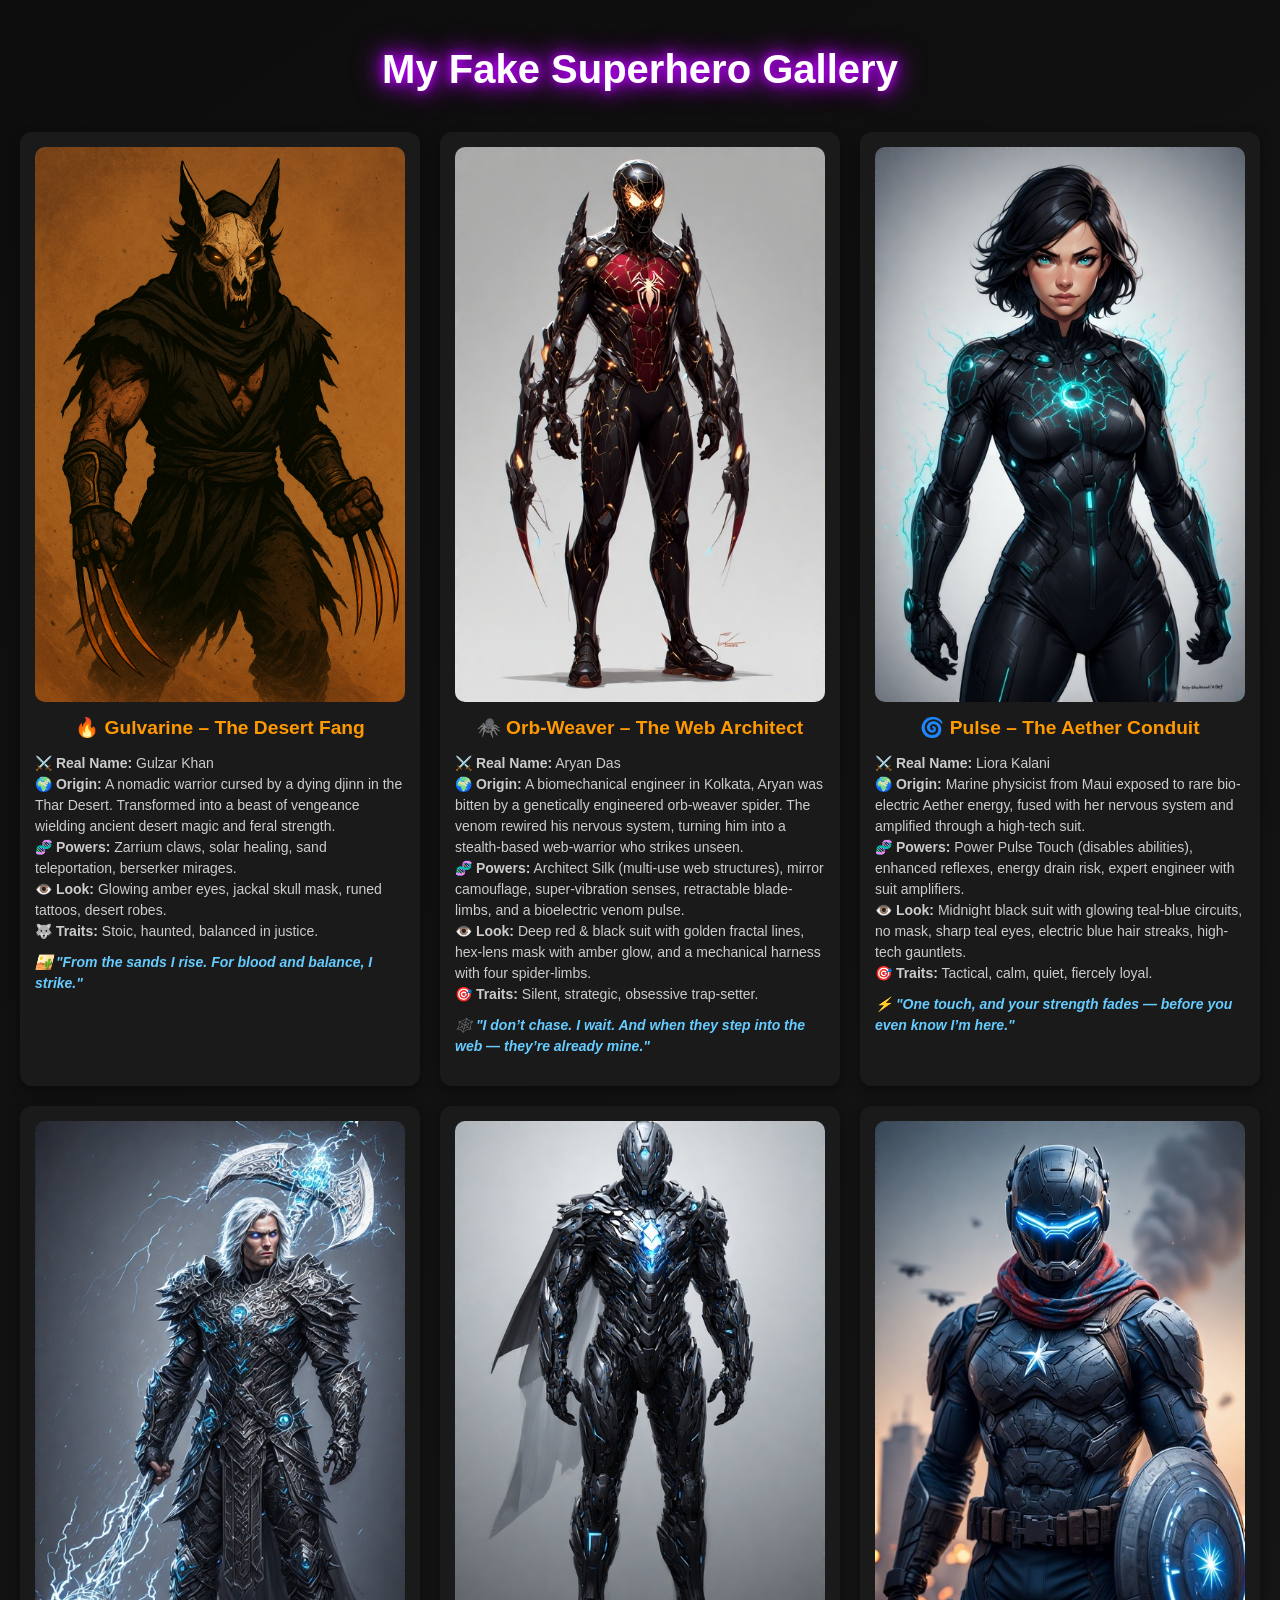
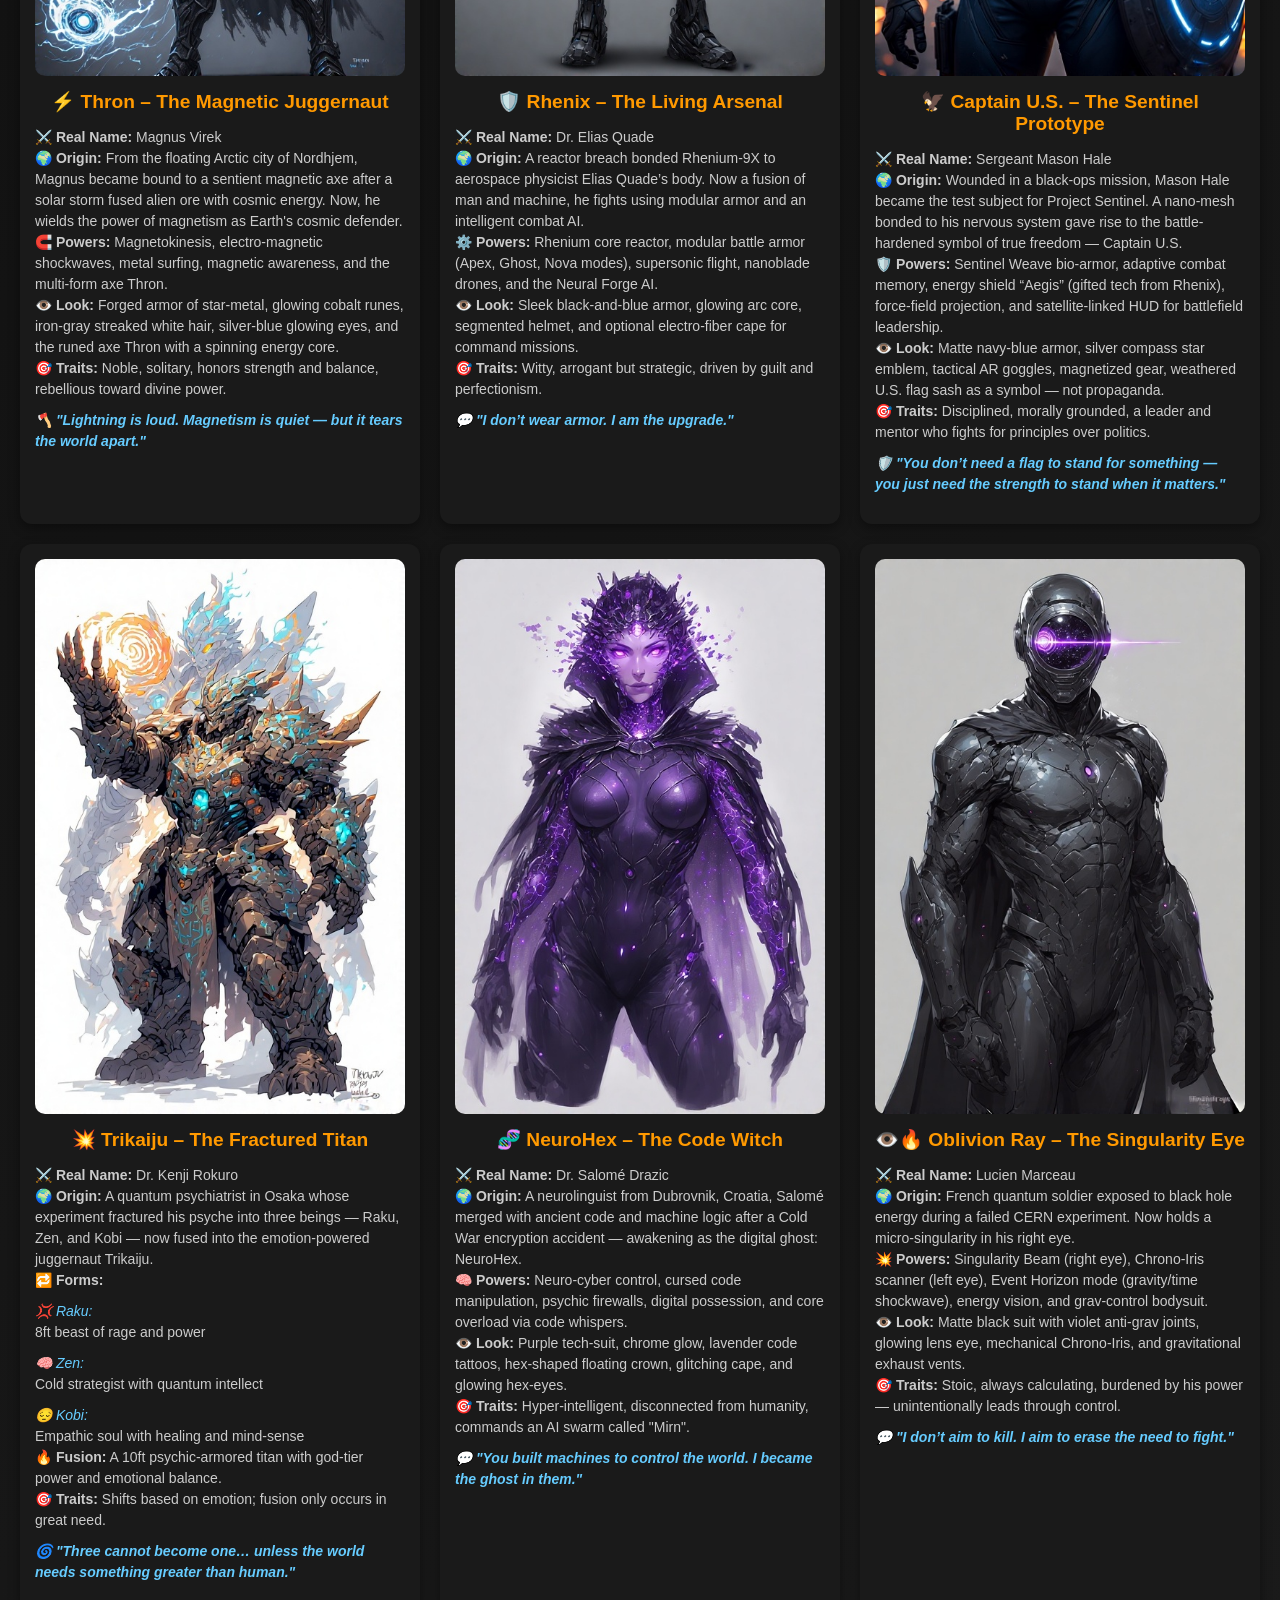
==== index.html @ 479b1a93 "Add files via upload" ====
<!DOCTYPE html>
<html lang="en">
<head>
<meta name="viewport" content="width=device-width, initial-scale=1.0">
  <meta charset="UTF-8">
  <title>Superhero Gallery</title>

  <style>
  
  body {
    font-family: Arial, sans-serif;
    background: linear-gradient(145deg, #0d0d0d, #1a1a1a);
    color: white;
    margin: 0;
    padding: 20px;
  }

  h1 {
    text-align: center;
    margin-bottom: 40px;
    font-size: 2.5em;
    color: #ffcc00;
    text-shadow: 2px 2px 8px black;
  }
  
  h1 {
  text-align: center;
  margin-bottom: 40px;
  color: #ffffff;
  text-shadow:
    0 0 10px #bb00ff,
    0 0 20px #bb00ff,
    0 0 30px #bb00ff;
}


  .gallery {
    display: grid;
    grid-template-columns: repeat(3, 1fr);
    gap: 20px;
  }

  .card {
    background: #1a1a1a;
    padding: 15px;
    border-radius: 12px;
    text-align: center;
    box-shadow: 0 4px 12px rgba(0, 0, 0, 0.4);
    transition: transform 0.3s, box-shadow 0.3s;
  }

  .card:hover {
  transform: translateY(-5px);
  box-shadow: 0 0 20px rgba(180, 100, 255, 0.5), 0 0 40px rgba(180, 100, 255, 0.2);
}


  .card img {
    max-width: 100%;
    height: auto;
    border-radius: 10px;
    transition: opacity 0.3s ease;
  }

  .card a img:hover {
    opacity: 0.9;
  }

  .card h3 {
    margin: 10px 0 5px;
    color: #ff9900;
    font-size: 1.2em;
  }

  .card p {
    font-size: 14px;
    color: #ccc;
    text-align: left;
    line-height: 1.5;
  }

  em {
    display: block;
    margin-top: 10px;
    font-style: italic;
    color: #66ccff;
  }

  @media (max-width: 768px) {
    .gallery {
      grid-template-columns: repeat(2, 1fr);
    }
  }

  @media (max-width: 480px) {
    .gallery {
      grid-template-columns: 1fr;
    }

    h1 {
      font-size: 1.8em;
    }
  }
  <!--trikaiju-->
.slideshow-auto {
  position: relative;
  max-width: 400px;  /* adjust as needed */
  overflow: hidden;
  border-radius: 10px;
  background: #1a1a1a;
  padding: 15px;
  box-sizing: border-box;
  color: white;
}

.slideshow-auto .slides {
  display: flex;
  width: 400%; /* 4 images */
  animation: slideAnimation 6s infinite;
}

.slideshow-auto .slides img {
  width: 100%;
  flex-shrink: 0;
  border-radius: 8px;
  object-fit: contain;
  max-height: 250px;
}

/* Keyframes for sliding */
@keyframes slideAnimation {
  0%   { transform: translateX(0%); }
  22%  { transform: translateX(0%); }     /* show first image */
  25%  { transform: translateX(-100%); }  /* move to 2nd */
  47%  { transform: translateX(-100%); }
  50%  { transform: translateX(-200%); }  /* move to 3rd */
  72%  { transform: translateX(-200%); }
  75%  { transform: translateX(-300%); }  /* move to 4th */
  97%  { transform: translateX(-300%); }
  100% { transform: translateX(0%); }     /* loop back */
}

  
</style>

</head>
<body>

  <h1>My Fake Superhero Gallery</h1>
  <div class="gallery">

    <!-- Gulvarine Card -->
    <div class="card">
	<a href="gulvarine.html">
  <img src="gulvarine.jpg.png" alt="gulvarine.jpg.png">
</a>
      <h3>🔥 Gulvarine – The Desert Fang</h3>
      <p>
        <strong>⚔️ Real Name:</strong> Gulzar Khan<br>
        <strong>🌍 Origin:</strong> A nomadic warrior cursed by a dying djinn in the Thar Desert. Transformed into a beast of vengeance wielding ancient desert magic and feral strength.<br>
        <strong>🧬 Powers:</strong> Zarrium claws, solar healing, sand teleportation, berserker mirages.<br>
        <strong>👁️ Look:</strong> Glowing amber eyes, jackal skull mask, runed tattoos, desert robes.<br>
        <strong>🐺 Traits:</strong> Stoic, haunted, balanced in justice.<br>
        <em><strong>🏜️ "From the sands I rise. For blood and balance, I strike."</strong></em>
      </p>
    </div>

    <div class="card">
 <a href="orbweaver.html">
  <img src="orbweaver.jpg" alt="orbweaver.jpg">
</a>
  <h3>🕷️ Orb-Weaver – The Web Architect</h3>
  <p>
    <strong>⚔️ Real Name:</strong> Aryan Das<br>
    <strong>🌍 Origin:</strong> A biomechanical engineer in Kolkata, Aryan was bitten by a genetically engineered orb-weaver spider. The venom rewired his nervous system, turning him into a stealth-based web-warrior who strikes unseen.<br>
    <strong>🧬 Powers:</strong> Architect Silk (multi-use web structures), mirror camouflage, super-vibration senses, retractable blade-limbs, and a bioelectric venom pulse.<br>
    <strong>👁️ Look:</strong> Deep red & black suit with golden fractal lines, hex-lens mask with amber glow, and a mechanical harness with four spider-limbs.<br>
    <strong>🎯 Traits:</strong> Silent, strategic, obsessive trap-setter.<br>
    <em><strong>🕸️ "I don’t chase. I wait. And when they step into the web — they’re already mine."</strong></em>
  </p>
</div>

    <div class="card">
  <img src="pulse.jpg" alt="Pulse">
  <h3>🌀 Pulse – The Aether Conduit</h3>
  <p>
    <strong>⚔️ Real Name:</strong> Liora Kalani<br>
    <strong>🌍 Origin:</strong> Marine physicist from Maui exposed to rare bio-electric Aether energy, fused with her nervous system and amplified through a high-tech suit.<br>
    <strong>🧬 Powers:</strong> Power Pulse Touch (disables abilities), enhanced reflexes, energy drain risk, expert engineer with suit amplifiers.<br>
    <strong>👁️ Look:</strong> Midnight black suit with glowing teal-blue circuits, no mask, sharp teal eyes, electric blue hair streaks, high-tech gauntlets.<br>
    <strong>🎯 Traits:</strong> Tactical, calm, quiet, fiercely loyal.<br>
    <em><strong>⚡ "One touch, and your strength fades — before you even know I’m here."</strong></em>
  </p>
</div>

    <div class="card">
  <img src="thron.jpg" alt="Thron">
  <h3>⚡ Thron – The Magnetic Juggernaut</h3>
  <p>
    <strong>⚔️ Real Name:</strong> Magnus Virek<br>
    <strong>🌍 Origin:</strong> From the floating Arctic city of Nordhjem, Magnus became bound to a sentient magnetic axe after a solar storm fused alien ore with cosmic energy. Now, he wields the power of magnetism as Earth's cosmic defender.<br>
    <strong>🧲 Powers:</strong> Magnetokinesis, electro-magnetic shockwaves, metal surfing, magnetic awareness, and the multi-form axe Thron.<br>
    <strong>👁️ Look:</strong> Forged armor of star-metal, glowing cobalt runes, iron-gray streaked white hair, silver-blue glowing eyes, and the runed axe Thron with a spinning energy core.<br>
    <strong>🎯 Traits:</strong> Noble, solitary, honors strength and balance, rebellious toward divine power.<br>
    <em><strong>🪓 "Lightning is loud. Magnetism is quiet — but it tears the world apart."</strong></em>
  </p>
</div>
	
	<div class="card">
  <img src="rhenix.jpg" alt="Rhenix">
  <h3>🛡️ Rhenix – The Living Arsenal</h3>
  <p>
    <strong>⚔️ Real Name:</strong> Dr. Elias Quade<br>
    <strong>🌍 Origin:</strong> A reactor breach bonded Rhenium-9X to aerospace physicist Elias Quade’s body. Now a fusion of man and machine, he fights using modular armor and an intelligent combat AI.<br>
    <strong>⚙️ Powers:</strong> Rhenium core reactor, modular battle armor (Apex, Ghost, Nova modes), supersonic flight, nanoblade drones, and the Neural Forge AI.<br>
    <strong>👁️ Look:</strong> Sleek black-and-blue armor, glowing arc core, segmented helmet, and optional electro-fiber cape for command missions.<br>
    <strong>🎯 Traits:</strong> Witty, arrogant but strategic, driven by guilt and perfectionism.<br>
    <em><strong>💬 "I don’t wear armor. I am the upgrade."</strong></em>
  </p>
</div>

    <div class="card">
  <img src="captainus.jpg" alt="Captain U.S.">
  <h3>🦅 Captain U.S. – The Sentinel Prototype</h3>
  <p>
    <strong>⚔️ Real Name:</strong> Sergeant Mason Hale<br>
    <strong>🌍 Origin:</strong> Wounded in a black-ops mission, Mason Hale became the test subject for Project Sentinel. A nano-mesh bonded to his nervous system gave rise to the battle-hardened symbol of true freedom — Captain U.S.<br>
    <strong>🛡️ Powers:</strong> Sentinel Weave bio-armor, adaptive combat memory, energy shield “Aegis” (gifted tech from Rhenix), force-field projection, and satellite-linked HUD for battlefield leadership.<br>
    <strong>👁️ Look:</strong> Matte navy-blue armor, silver compass star emblem, tactical AR goggles, magnetized gear, weathered U.S. flag sash as a symbol — not propaganda.<br>
    <strong>🎯 Traits:</strong> Disciplined, morally grounded, a leader and mentor who fights for principles over politics.<br>
    <em><strong>🛡️ "You don’t need a flag to stand for something — you just need the strength to stand when it matters."</strong></em>
  </p>
</div>

<div class="card">
  <a href="trikaiju.html">
    <img src="trikaiju-fusion.jpg" alt="Trikaiju">
  </a>
  <h3>💥 Trikaiju – The Fractured Titan</h3>
  <p>
    <strong>⚔️ Real Name:</strong> Dr. Kenji Rokuro<br>
    <strong>🌍 Origin:</strong> A quantum psychiatrist in Osaka whose experiment fractured his psyche into three beings — Raku, Zen, and Kobi — now fused into the emotion-powered juggernaut Trikaiju.<br>
    <strong>🔁 Forms:</strong><br>
    <em>💢 Raku:</em> 8ft beast of rage and power<br>
    <em>🧠 Zen:</em> Cold strategist with quantum intellect<br>
    <em>😔 Kobi:</em> Empathic soul with healing and mind-sense<br>
    <strong>🔥 Fusion:</strong> A 10ft psychic-armored titan with god-tier power and emotional balance.<br>
    <strong>🎯 Traits:</strong> Shifts based on emotion; fusion only occurs in great need.<br>
    <em><strong>🌀 "Three cannot become one… unless the world needs something greater than human."</strong></em>
  </p>
</div>

<div class="card">
  <a href="neurohex.html">
    <img src="neurohex.jpg" alt="NeuroHex – The Code Witch">
  </a>
  <h3>🧬 NeuroHex – The Code Witch</h3>
  <p>
    <strong>⚔️ Real Name:</strong> Dr. Salomé Drazic<br>
    <strong>🌍 Origin:</strong> A neurolinguist from Dubrovnik, Croatia, Salomé merged with ancient code and machine logic after a Cold War encryption accident — awakening as the digital ghost: NeuroHex.<br>
    <strong>🧠 Powers:</strong> Neuro-cyber control, cursed code manipulation, psychic firewalls, digital possession, and core overload via code whispers.<br>
    <strong>👁️ Look:</strong> Purple tech-suit, chrome glow, lavender code tattoos, hex-shaped floating crown, glitching cape, and glowing hex-eyes.<br>
    <strong>🎯 Traits:</strong> Hyper-intelligent, disconnected from humanity, commands an AI swarm called "Mirn".<br>
    <em><strong>💬 "You built machines to control the world. I became the ghost in them."</strong></em>
  </p>
</div>

<div class="card">
  <a href="oblivionray.html">
    <img src="oblivionray.jpg" alt="Oblivion Ray – The Singularity Eye">
  </a>
  <h3>👁️‍🔥 Oblivion Ray – The Singularity Eye</h3>
  <p>
    <strong>⚔️ Real Name:</strong> Lucien Marceau<br>
    <strong>🌍 Origin:</strong> French quantum soldier exposed to black hole energy during a failed CERN experiment. Now holds a micro-singularity in his right eye.<br>
    <strong>💥 Powers:</strong> Singularity Beam (right eye), Chrono-Iris scanner (left eye), Event Horizon mode (gravity/time shockwave), energy vision, and grav-control bodysuit.<br>
    <strong>👁️ Look:</strong> Matte black suit with violet anti-grav joints, glowing lens eye, mechanical Chrono-Iris, and gravitational exhaust vents.<br>
    <strong>🎯 Traits:</strong> Stoic, always calculating, burdened by his power — unintentionally leads through control.<br>
    <em><strong>💬 "I don’t aim to kill. I aim to erase the need to fight."</strong></em>
  </p>
</div>





</body>
</html>
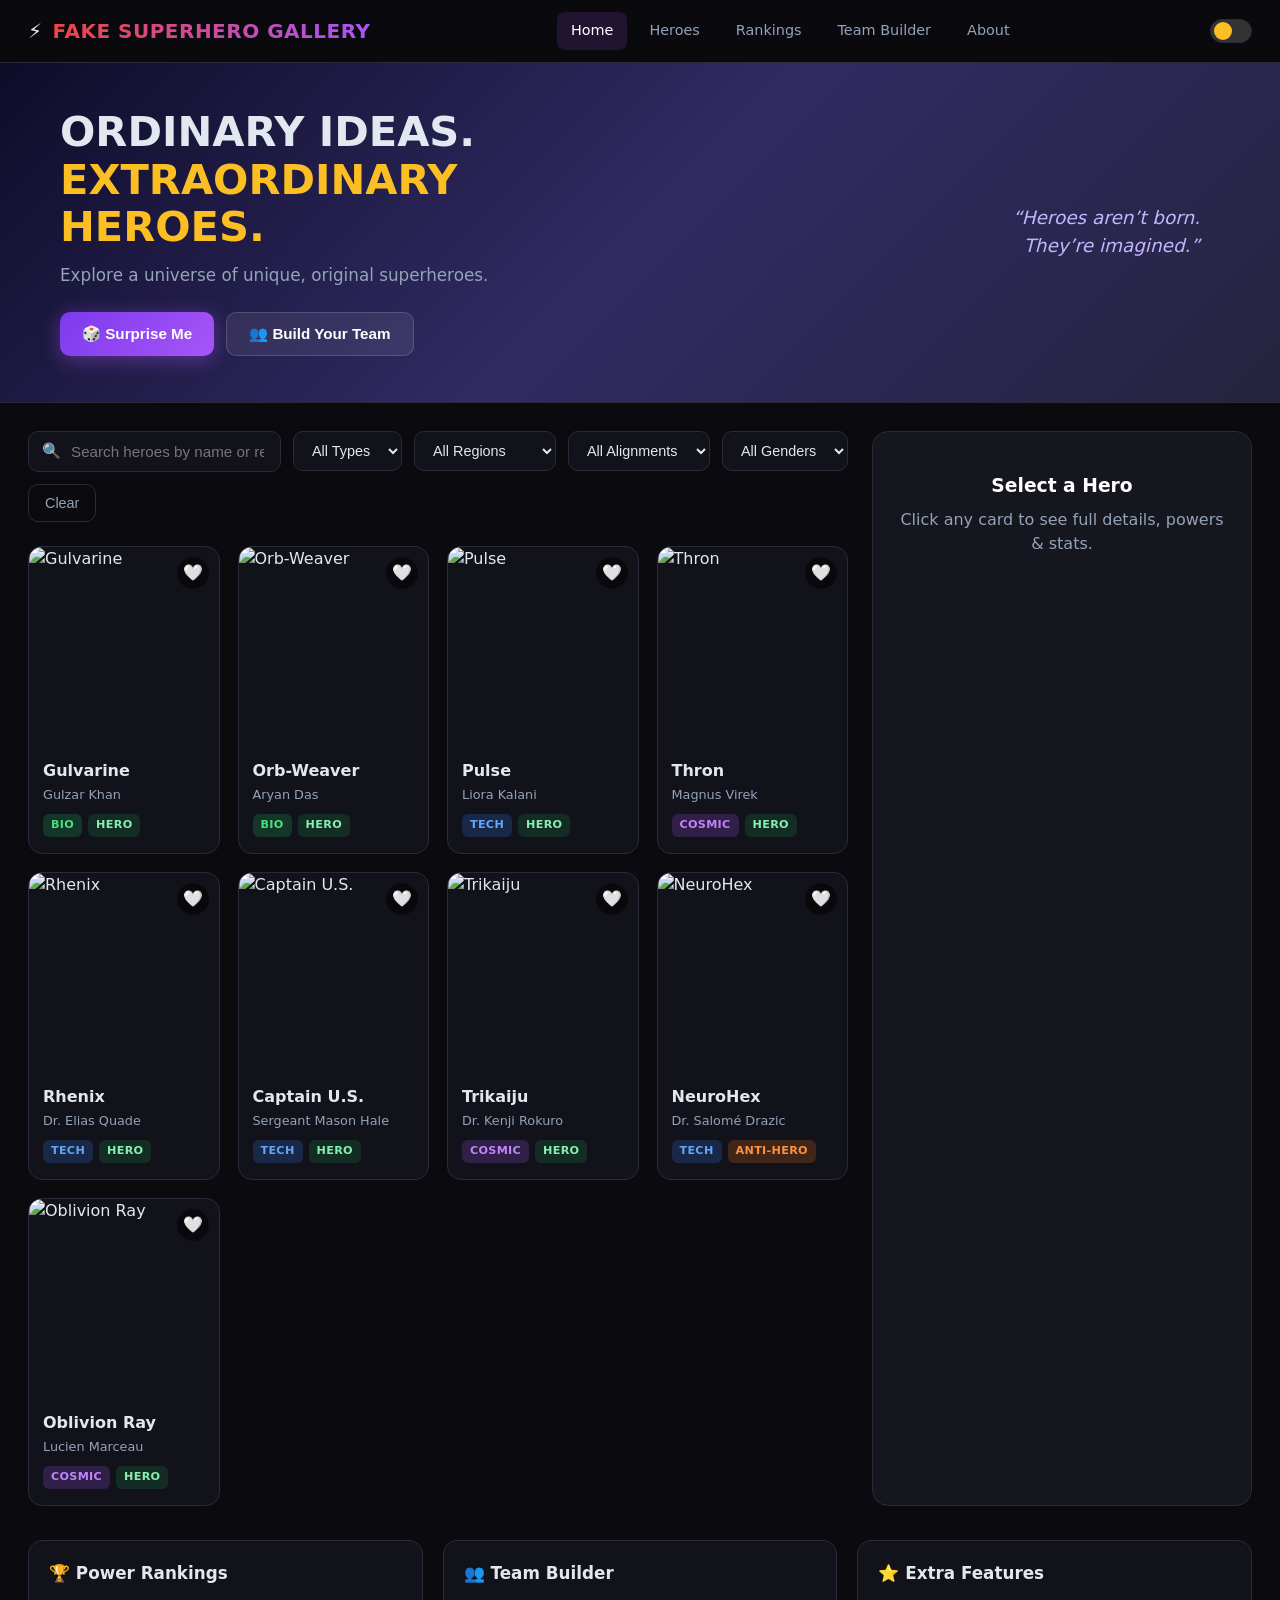
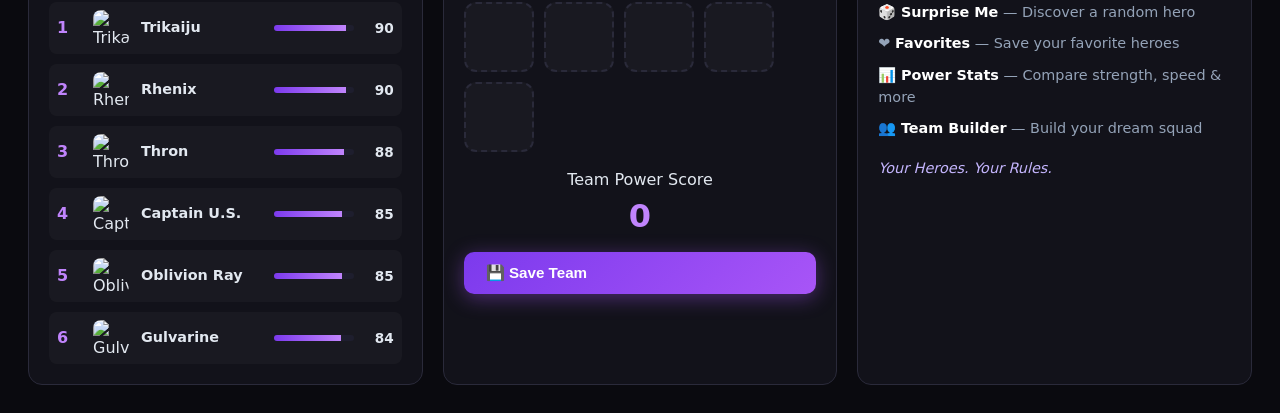
==== commit ba6dfed3: "Add files via upload" ====
--- a/index.html
+++ b/index.html
@@ -1,288 +1,139 @@
-<!DOCTYPE html>
-<html lang="en">
-<head>
-<meta name="viewport" content="width=device-width, initial-scale=1.0">
-  <meta charset="UTF-8">
-  <title>Superhero Gallery</title>
-
-  <style>
-  
-  body {
-    font-family: Arial, sans-serif;
-    background: linear-gradient(145deg, #0d0d0d, #1a1a1a);
-    color: white;
-    margin: 0;
-    padding: 20px;
-  }
-
-  h1 {
-    text-align: center;
-    margin-bottom: 40px;
-    font-size: 2.5em;
-    color: #ffcc00;
-    text-shadow: 2px 2px 8px black;
-  }
-  
-  h1 {
-  text-align: center;
-  margin-bottom: 40px;
-  color: #ffffff;
-  text-shadow:
-    0 0 10px #bb00ff,
-    0 0 20px #bb00ff,
-    0 0 30px #bb00ff;
-}
-
-
-  .gallery {
-    display: grid;
-    grid-template-columns: repeat(3, 1fr);
-    gap: 20px;
-  }
-
-  .card {
-    background: #1a1a1a;
-    padding: 15px;
-    border-radius: 12px;
-    text-align: center;
-    box-shadow: 0 4px 12px rgba(0, 0, 0, 0.4);
-    transition: transform 0.3s, box-shadow 0.3s;
-  }
-
-  .card:hover {
-  transform: translateY(-5px);
-  box-shadow: 0 0 20px rgba(180, 100, 255, 0.5), 0 0 40px rgba(180, 100, 255, 0.2);
-}
-
-
-  .card img {
-    max-width: 100%;
-    height: auto;
-    border-radius: 10px;
-    transition: opacity 0.3s ease;
-  }
-
-  .card a img:hover {
-    opacity: 0.9;
-  }
-
-  .card h3 {
-    margin: 10px 0 5px;
-    color: #ff9900;
-    font-size: 1.2em;
-  }
-
-  .card p {
-    font-size: 14px;
-    color: #ccc;
-    text-align: left;
-    line-height: 1.5;
-  }
-
-  em {
-    display: block;
-    margin-top: 10px;
-    font-style: italic;
-    color: #66ccff;
-  }
-
-  @media (max-width: 768px) {
-    .gallery {
-      grid-template-columns: repeat(2, 1fr);
-    }
-  }
-
-  @media (max-width: 480px) {
-    .gallery {
-      grid-template-columns: 1fr;
-    }
-
-    h1 {
-      font-size: 1.8em;
-    }
-  }
-  <!--trikaiju-->
-.slideshow-auto {
-  position: relative;
-  max-width: 400px;  /* adjust as needed */
-  overflow: hidden;
-  border-radius: 10px;
-  background: #1a1a1a;
-  padding: 15px;
-  box-sizing: border-box;
-  color: white;
-}
-
-.slideshow-auto .slides {
-  display: flex;
-  width: 400%; /* 4 images */
-  animation: slideAnimation 6s infinite;
-}
-
-.slideshow-auto .slides img {
-  width: 100%;
-  flex-shrink: 0;
-  border-radius: 8px;
-  object-fit: contain;
-  max-height: 250px;
-}
-
-/* Keyframes for sliding */
-@keyframes slideAnimation {
-  0%   { transform: translateX(0%); }
-  22%  { transform: translateX(0%); }     /* show first image */
-  25%  { transform: translateX(-100%); }  /* move to 2nd */
-  47%  { transform: translateX(-100%); }
-  50%  { transform: translateX(-200%); }  /* move to 3rd */
-  72%  { transform: translateX(-200%); }
-  75%  { transform: translateX(-300%); }  /* move to 4th */
-  97%  { transform: translateX(-300%); }
-  100% { transform: translateX(0%); }     /* loop back */
-}
-
-  
-</style>
-
-</head>
-<body>
-
-  <h1>My Fake Superhero Gallery</h1>
-  <div class="gallery">
-
-    <!-- Gulvarine Card -->
-    <div class="card">
-	<a href="gulvarine.html">
-  <img src="gulvarine.jpg.png" alt="gulvarine.jpg.png">
-</a>
-      <h3>🔥 Gulvarine – The Desert Fang</h3>
-      <p>
-        <strong>⚔️ Real Name:</strong> Gulzar Khan<br>
-        <strong>🌍 Origin:</strong> A nomadic warrior cursed by a dying djinn in the Thar Desert. Transformed into a beast of vengeance wielding ancient desert magic and feral strength.<br>
-        <strong>🧬 Powers:</strong> Zarrium claws, solar healing, sand teleportation, berserker mirages.<br>
-        <strong>👁️ Look:</strong> Glowing amber eyes, jackal skull mask, runed tattoos, desert robes.<br>
-        <strong>🐺 Traits:</strong> Stoic, haunted, balanced in justice.<br>
-        <em><strong>🏜️ "From the sands I rise. For blood and balance, I strike."</strong></em>
-      </p>
-    </div>
-
-    <div class="card">
- <a href="orbweaver.html">
-  <img src="orbweaver.jpg" alt="orbweaver.jpg">
-</a>
-  <h3>🕷️ Orb-Weaver – The Web Architect</h3>
-  <p>
-    <strong>⚔️ Real Name:</strong> Aryan Das<br>
-    <strong>🌍 Origin:</strong> A biomechanical engineer in Kolkata, Aryan was bitten by a genetically engineered orb-weaver spider. The venom rewired his nervous system, turning him into a stealth-based web-warrior who strikes unseen.<br>
-    <strong>🧬 Powers:</strong> Architect Silk (multi-use web structures), mirror camouflage, super-vibration senses, retractable blade-limbs, and a bioelectric venom pulse.<br>
-    <strong>👁️ Look:</strong> Deep red & black suit with golden fractal lines, hex-lens mask with amber glow, and a mechanical harness with four spider-limbs.<br>
-    <strong>🎯 Traits:</strong> Silent, strategic, obsessive trap-setter.<br>
-    <em><strong>🕸️ "I don’t chase. I wait. And when they step into the web — they’re already mine."</strong></em>
-  </p>
-</div>
-
-    <div class="card">
-  <img src="pulse.jpg" alt="Pulse">
-  <h3>🌀 Pulse – The Aether Conduit</h3>
-  <p>
-    <strong>⚔️ Real Name:</strong> Liora Kalani<br>
-    <strong>🌍 Origin:</strong> Marine physicist from Maui exposed to rare bio-electric Aether energy, fused with her nervous system and amplified through a high-tech suit.<br>
-    <strong>🧬 Powers:</strong> Power Pulse Touch (disables abilities), enhanced reflexes, energy drain risk, expert engineer with suit amplifiers.<br>
-    <strong>👁️ Look:</strong> Midnight black suit with glowing teal-blue circuits, no mask, sharp teal eyes, electric blue hair streaks, high-tech gauntlets.<br>
-    <strong>🎯 Traits:</strong> Tactical, calm, quiet, fiercely loyal.<br>
-    <em><strong>⚡ "One touch, and your strength fades — before you even know I’m here."</strong></em>
-  </p>
-</div>
-
-    <div class="card">
-  <img src="thron.jpg" alt="Thron">
-  <h3>⚡ Thron – The Magnetic Juggernaut</h3>
-  <p>
-    <strong>⚔️ Real Name:</strong> Magnus Virek<br>
-    <strong>🌍 Origin:</strong> From the floating Arctic city of Nordhjem, Magnus became bound to a sentient magnetic axe after a solar storm fused alien ore with cosmic energy. Now, he wields the power of magnetism as Earth's cosmic defender.<br>
-    <strong>🧲 Powers:</strong> Magnetokinesis, electro-magnetic shockwaves, metal surfing, magnetic awareness, and the multi-form axe Thron.<br>
-    <strong>👁️ Look:</strong> Forged armor of star-metal, glowing cobalt runes, iron-gray streaked white hair, silver-blue glowing eyes, and the runed axe Thron with a spinning energy core.<br>
-    <strong>🎯 Traits:</strong> Noble, solitary, honors strength and balance, rebellious toward divine power.<br>
-    <em><strong>🪓 "Lightning is loud. Magnetism is quiet — but it tears the world apart."</strong></em>
-  </p>
-</div>
-	
-	<div class="card">
-  <img src="rhenix.jpg" alt="Rhenix">
-  <h3>🛡️ Rhenix – The Living Arsenal</h3>
-  <p>
-    <strong>⚔️ Real Name:</strong> Dr. Elias Quade<br>
-    <strong>🌍 Origin:</strong> A reactor breach bonded Rhenium-9X to aerospace physicist Elias Quade’s body. Now a fusion of man and machine, he fights using modular armor and an intelligent combat AI.<br>
-    <strong>⚙️ Powers:</strong> Rhenium core reactor, modular battle armor (Apex, Ghost, Nova modes), supersonic flight, nanoblade drones, and the Neural Forge AI.<br>
-    <strong>👁️ Look:</strong> Sleek black-and-blue armor, glowing arc core, segmented helmet, and optional electro-fiber cape for command missions.<br>
-    <strong>🎯 Traits:</strong> Witty, arrogant but strategic, driven by guilt and perfectionism.<br>
-    <em><strong>💬 "I don’t wear armor. I am the upgrade."</strong></em>
-  </p>
-</div>
-
-    <div class="card">
-  <img src="captainus.jpg" alt="Captain U.S.">
-  <h3>🦅 Captain U.S. – The Sentinel Prototype</h3>
-  <p>
-    <strong>⚔️ Real Name:</strong> Sergeant Mason Hale<br>
-    <strong>🌍 Origin:</strong> Wounded in a black-ops mission, Mason Hale became the test subject for Project Sentinel. A nano-mesh bonded to his nervous system gave rise to the battle-hardened symbol of true freedom — Captain U.S.<br>
-    <strong>🛡️ Powers:</strong> Sentinel Weave bio-armor, adaptive combat memory, energy shield “Aegis” (gifted tech from Rhenix), force-field projection, and satellite-linked HUD for battlefield leadership.<br>
-    <strong>👁️ Look:</strong> Matte navy-blue armor, silver compass star emblem, tactical AR goggles, magnetized gear, weathered U.S. flag sash as a symbol — not propaganda.<br>
-    <strong>🎯 Traits:</strong> Disciplined, morally grounded, a leader and mentor who fights for principles over politics.<br>
-    <em><strong>🛡️ "You don’t need a flag to stand for something — you just need the strength to stand when it matters."</strong></em>
-  </p>
-</div>
-
-<div class="card">
-  <a href="trikaiju.html">
-    <img src="trikaiju-fusion.jpg" alt="Trikaiju">
-  </a>
-  <h3>💥 Trikaiju – The Fractured Titan</h3>
-  <p>
-    <strong>⚔️ Real Name:</strong> Dr. Kenji Rokuro<br>
-    <strong>🌍 Origin:</strong> A quantum psychiatrist in Osaka whose experiment fractured his psyche into three beings — Raku, Zen, and Kobi — now fused into the emotion-powered juggernaut Trikaiju.<br>
-    <strong>🔁 Forms:</strong><br>
-    <em>💢 Raku:</em> 8ft beast of rage and power<br>
-    <em>🧠 Zen:</em> Cold strategist with quantum intellect<br>
-    <em>😔 Kobi:</em> Empathic soul with healing and mind-sense<br>
-    <strong>🔥 Fusion:</strong> A 10ft psychic-armored titan with god-tier power and emotional balance.<br>
-    <strong>🎯 Traits:</strong> Shifts based on emotion; fusion only occurs in great need.<br>
-    <em><strong>🌀 "Three cannot become one… unless the world needs something greater than human."</strong></em>
-  </p>
-</div>
-
-<div class="card">
-  <a href="neurohex.html">
-    <img src="neurohex.jpg" alt="NeuroHex – The Code Witch">
-  </a>
-  <h3>🧬 NeuroHex – The Code Witch</h3>
-  <p>
-    <strong>⚔️ Real Name:</strong> Dr. Salomé Drazic<br>
-    <strong>🌍 Origin:</strong> A neurolinguist from Dubrovnik, Croatia, Salomé merged with ancient code and machine logic after a Cold War encryption accident — awakening as the digital ghost: NeuroHex.<br>
-    <strong>🧠 Powers:</strong> Neuro-cyber control, cursed code manipulation, psychic firewalls, digital possession, and core overload via code whispers.<br>
-    <strong>👁️ Look:</strong> Purple tech-suit, chrome glow, lavender code tattoos, hex-shaped floating crown, glitching cape, and glowing hex-eyes.<br>
-    <strong>🎯 Traits:</strong> Hyper-intelligent, disconnected from humanity, commands an AI swarm called "Mirn".<br>
-    <em><strong>💬 "You built machines to control the world. I became the ghost in them."</strong></em>
-  </p>
-</div>
-
-<div class="card">
-  <a href="oblivionray.html">
-    <img src="oblivionray.jpg" alt="Oblivion Ray – The Singularity Eye">
-  </a>
-  <h3>👁️‍🔥 Oblivion Ray – The Singularity Eye</h3>
-  <p>
-    <strong>⚔️ Real Name:</strong> Lucien Marceau<br>
-    <strong>🌍 Origin:</strong> French quantum soldier exposed to black hole energy during a failed CERN experiment. Now holds a micro-singularity in his right eye.<br>
-    <strong>💥 Powers:</strong> Singularity Beam (right eye), Chrono-Iris scanner (left eye), Event Horizon mode (gravity/time shockwave), energy vision, and grav-control bodysuit.<br>
-    <strong>👁️ Look:</strong> Matte black suit with violet anti-grav joints, glowing lens eye, mechanical Chrono-Iris, and gravitational exhaust vents.<br>
-    <strong>🎯 Traits:</strong> Stoic, always calculating, burdened by his power — unintentionally leads through control.<br>
-    <em><strong>💬 "I don’t aim to kill. I aim to erase the need to fight."</strong></em>
-  </p>
-</div>
-
-
-
-
-
-</body>
-</html>
+<!DOCTYPE html>
+<html lang="en">
+<head>
+  <meta charset="UTF-8">
+  <meta name="viewport" content="width=device-width, initial-scale=1.0">
+  <title>Fake Superhero Gallery</title>
+  <link rel="stylesheet" href="styles.css">
+</head>
+<body>
+
+  <!-- NAVBAR -->
+  <nav class="navbar">
+    <div class="logo">
+      ⚡ <span>FAKE SUPERHERO GALLERY</span>
+    </div>
+    <div class="nav-links">
+      <a href="#" class="active" data-section="home">Home</a>
+      <a href="#" data-section="heroes">Heroes</a>
+      <a href="#" data-section="rankings">Rankings</a>
+      <a href="#" data-section="team">Team Builder</a>
+      <a href="#" data-section="about">About</a>
+    </div>
+    <div class="nav-right">
+      <div class="theme-toggle" title="Theme (visual only)"></div>
+    </div>
+  </nav>
+
+  <!-- HERO BANNER -->
+  <section class="hero-banner">
+    <div class="banner-content">
+      <h1>ORDINARY IDEAS.<br><span>EXTRAORDINARY HEROES.</span></h1>
+      <p>Explore a universe of unique, original superheroes.</p>
+      <div class="banner-buttons">
+        <button class="btn btn-primary" id="surpriseBtn">🎲 Surprise Me</button>
+        <button class="btn btn-secondary" id="buildTeamBtn">👥 Build Your Team</button>
+      </div>
+    </div>
+    <div class="banner-quote">
+      “Heroes aren’t born.<br>They’re imagined.”
+    </div>
+  </section>
+
+  <!-- MAIN CONTENT -->
+  <div class="main-container">
+
+    <!-- LEFT: Filters + Grid -->
+    <div class="left-column">
+      <div class="filters-bar">
+        <div class="search-box">
+          <input type="text" id="searchInput" placeholder="Search heroes by name or real name...">
+        </div>
+        <select class="filter-select" id="typeFilter">
+          <option value="all">All Types</option>
+          <option value="Tech">Tech</option>
+          <option value="Bio">Bio</option>
+          <option value="Cosmic">Cosmic</option>
+          <option value="Magic">Magic</option>
+        </select>
+        <select class="filter-select" id="regionFilter">
+          <option value="all">All Regions</option>
+          <option value="Asia">Asia</option>
+          <option value="North America">North America</option>
+          <option value="Europe">Europe</option>
+        </select>
+        <select class="filter-select" id="alignmentFilter">
+          <option value="all">All Alignments</option>
+          <option value="Hero">Hero</option>
+          <option value="Anti-hero">Anti-hero</option>
+        </select>
+        <select class="filter-select" id="genderFilter">
+          <option value="all">All Genders</option>
+          <option value="Male">Male</option>
+          <option value="Female">Female</option>
+        </select>
+        <button class="btn-clear" id="clearFilters">Clear</button>
+      </div>
+
+      <div class="heroes-grid" id="heroesGrid">
+        <!-- Cards injected by JS -->
+      </div>
+    </div>
+
+    <!-- RIGHT: Detail Panel -->
+    <div id="detailPanel" class="detail-panel">
+      <!-- Filled by JS -->
+    </div>
+
+    <div id="emptyPanel" class="empty-panel">
+      <h3>Select a Hero</h3>
+      <p>Click any card to see full details, powers & stats.</p>
+    </div>
+
+    <!-- BOTTOM SECTIONS -->
+    <div class="bottom-sections">
+
+      <!-- Power Rankings -->
+      <div class="section-card" id="rankingsSection">
+        <h3>🏆 Power Rankings</h3>
+        <div class="ranking-list" id="rankingList">
+          <!-- filled by JS -->
+        </div>
+      </div>
+
+      <!-- Team Builder -->
+      <div class="section-card" id="teamSection">
+        <h3>👥 Team Builder</h3>
+        <div class="team-slots" id="teamSlots">
+          <div class="team-slot" data-slot="0"></div>
+          <div class="team-slot" data-slot="1"></div>
+          <div class="team-slot" data-slot="2"></div>
+          <div class="team-slot" data-slot="3"></div>
+          <div class="team-slot" data-slot="4"></div>
+        </div>
+        <div class="team-power">
+          <div>Team Power Score</div>
+          <div class="team-power-score" id="teamScore">0</div>
+        </div>
+        <button class="btn btn-primary" style="width:100%" id="saveTeamBtn">💾 Save Team</button>
+      </div>
+
+      <!-- Extra Features -->
+      <div class="section-card">
+        <h3>⭐ Extra Features</h3>
+        <div style="display:flex; flex-direction:column; gap:10px; font-size:0.9rem; color:var(--text-muted)">
+          <div>🎲 <strong style="color:white">Surprise Me</strong> — Discover a random hero</div>
+          <div>❤️ <strong style="color:white">Favorites</strong> — Save your favorite heroes</div>
+          <div>📊 <strong style="color:white">Power Stats</strong> — Compare strength, speed & more</div>
+          <div>👥 <strong style="color:white">Team Builder</strong> — Build your dream squad</div>
+          <div style="margin-top:8px; font-style:italic; color:#c4b5fd">Your Heroes. Your Rules.</div>
+        </div>
+      </div>
+
+    </div>
+  </div>
+
+  <script src="heroes.js"></script>
+  <script src="app.js"></script>
+</body>
+</html>
--- a/styles.css
+++ b/styles.css
@@ -0,0 +1,743 @@
+:root {
+  --bg-dark: #0a0a0f;
+  --bg-card: #12121a;
+  --bg-panel: #16161f;
+  --border: #2a2a3a;
+  --purple: #a855f7;
+  --purple-glow: #c084fc;
+  --blue: #3b82f6;
+  --text: #e2e8f0;
+  --text-muted: #94a3b8;
+  --accent: #8b5cf6;
+}
+
+* {
+  margin: 0;
+  padding: 0;
+  box-sizing: border-box;
+}
+
+body {
+  font-family: 'Segoe UI', system-ui, -apple-system, sans-serif;
+  background: var(--bg-dark);
+  color: var(--text);
+  min-height: 100vh;
+  line-height: 1.5;
+}
+
+/* ========== NAVBAR ========== */
+.navbar {
+  display: flex;
+  align-items: center;
+  justify-content: space-between;
+  padding: 12px 28px;
+  background: rgba(10, 10, 15, 0.95);
+  border-bottom: 1px solid var(--border);
+  position: sticky;
+  top: 0;
+  z-index: 100;
+  backdrop-filter: blur(12px);
+}
+
+.logo {
+  display: flex;
+  align-items: center;
+  gap: 10px;
+  font-weight: 800;
+  font-size: 1.25rem;
+  letter-spacing: 0.5px;
+}
+
+.logo span {
+  background: linear-gradient(90deg, #ef4444, #a855f7);
+  -webkit-background-clip: text;
+  -webkit-text-fill-color: transparent;
+}
+
+.nav-links {
+  display: flex;
+  gap: 8px;
+}
+
+.nav-links a {
+  color: var(--text-muted);
+  text-decoration: none;
+  padding: 8px 14px;
+  border-radius: 8px;
+  font-size: 0.9rem;
+  font-weight: 500;
+  transition: all 0.2s;
+}
+
+.nav-links a:hover,
+.nav-links a.active {
+  color: white;
+  background: rgba(168, 85, 247, 0.15);
+}
+
+.nav-right {
+  display: flex;
+  align-items: center;
+  gap: 12px;
+}
+
+.theme-toggle {
+  width: 42px;
+  height: 24px;
+  background: #333;
+  border-radius: 20px;
+  position: relative;
+  cursor: pointer;
+  border: 1px solid var(--border);
+}
+
+.theme-toggle::after {
+  content: '';
+  position: absolute;
+  width: 18px;
+  height: 18px;
+  background: #fbbf24;
+  border-radius: 50%;
+  top: 2px;
+  left: 3px;
+  transition: 0.3s;
+}
+
+.search-icon {
+  background: none;
+  border: none;
+  color: var(--text-muted);
+  font-size: 1.2rem;
+  cursor: pointer;
+}
+
+/* ========== HERO BANNER ========== */
+.hero-banner {
+  position: relative;
+  height: 340px;
+  background: linear-gradient(135deg, #0f0c29, #302b63, #24243e);
+  display: flex;
+  align-items: center;
+  padding: 0 60px;
+  overflow: hidden;
+  border-bottom: 1px solid var(--border);
+}
+
+.hero-banner::before {
+  content: '';
+  position: absolute;
+  inset: 0;
+  background: url('https://images.unsplash.com/photo-1451187580459-43490279c0fa?w=1400') center/cover;
+  opacity: 0.25;
+}
+
+.banner-content {
+  position: relative;
+  z-index: 2;
+  max-width: 560px;
+}
+
+.banner-content h1 {
+  font-size: 2.6rem;
+  font-weight: 800;
+  line-height: 1.15;
+  margin-bottom: 12px;
+}
+
+.banner-content h1 span {
+  color: #fbbf24;
+}
+
+.banner-content p {
+  color: var(--text-muted);
+  font-size: 1.05rem;
+  margin-bottom: 24px;
+}
+
+.banner-quote {
+  position: absolute;
+  right: 80px;
+  top: 50%;
+  transform: translateY(-50%);
+  max-width: 280px;
+  text-align: right;
+  font-style: italic;
+  color: #c4b5fd;
+  font-size: 1.15rem;
+  z-index: 2;
+}
+
+.banner-buttons {
+  display: flex;
+  gap: 12px;
+}
+
+.btn {
+  padding: 12px 22px;
+  border-radius: 10px;
+  font-weight: 600;
+  font-size: 0.95rem;
+  cursor: pointer;
+  border: none;
+  transition: all 0.2s;
+  display: inline-flex;
+  align-items: center;
+  gap: 8px;
+}
+
+.btn-primary {
+  background: linear-gradient(135deg, #7c3aed, #a855f7);
+  color: white;
+  box-shadow: 0 4px 20px rgba(168, 85, 247, 0.4);
+}
+
+.btn-primary:hover {
+  transform: translateY(-2px);
+  box-shadow: 0 6px 25px rgba(168, 85, 247, 0.55);
+}
+
+.btn-secondary {
+  background: rgba(255,255,255,0.08);
+  color: white;
+  border: 1px solid rgba(255,255,255,0.15);
+}
+
+.btn-secondary:hover {
+  background: rgba(255,255,255,0.12);
+}
+
+/* ========== MAIN LAYOUT ========== */
+.main-container {
+  display: grid;
+  grid-template-columns: 1fr 380px;
+  gap: 24px;
+  padding: 28px;
+  max-width: 1500px;
+  margin: 0 auto;
+}
+
+/* ========== FILTERS ========== */
+.filters-bar {
+  display: flex;
+  flex-wrap: wrap;
+  gap: 12px;
+  margin-bottom: 24px;
+  align-items: center;
+}
+
+.search-box {
+  flex: 1;
+  min-width: 220px;
+  position: relative;
+}
+
+.search-box input {
+  width: 100%;
+  padding: 11px 16px 11px 42px;
+  background: var(--bg-card);
+  border: 1px solid var(--border);
+  border-radius: 10px;
+  color: white;
+  font-size: 0.95rem;
+  outline: none;
+  transition: border 0.2s;
+}
+
+.search-box input:focus {
+  border-color: var(--purple);
+}
+
+.search-box::before {
+  content: '🔍';
+  position: absolute;
+  left: 14px;
+  top: 50%;
+  transform: translateY(-50%);
+  font-size: 0.95rem;
+}
+
+.filter-select {
+  padding: 10px 14px;
+  background: var(--bg-card);
+  border: 1px solid var(--border);
+  border-radius: 10px;
+  color: var(--text);
+  font-size: 0.9rem;
+  cursor: pointer;
+  outline: none;
+}
+
+.filter-select:focus {
+  border-color: var(--purple);
+}
+
+.btn-clear {
+  padding: 10px 16px;
+  background: transparent;
+  border: 1px solid var(--border);
+  color: var(--text-muted);
+  border-radius: 10px;
+  cursor: pointer;
+  font-size: 0.9rem;
+}
+
+.btn-clear:hover {
+  border-color: #ef4444;
+  color: #ef4444;
+}
+
+/* ========== HERO GRID ========== */
+.heroes-grid {
+  display: grid;
+  grid-template-columns: repeat(auto-fill, minmax(180px, 1fr));
+  gap: 18px;
+}
+
+.hero-card {
+  background: var(--bg-card);
+  border-radius: 14px;
+  overflow: hidden;
+  border: 1px solid var(--border);
+  cursor: pointer;
+  transition: all 0.25s;
+  position: relative;
+}
+
+.hero-card:hover {
+  transform: translateY(-6px);
+  border-color: var(--purple);
+  box-shadow: 0 12px 30px rgba(168, 85, 247, 0.2);
+}
+
+.hero-card.active {
+  border-color: var(--purple);
+  box-shadow: 0 0 0 2px var(--purple);
+}
+
+.hero-card img {
+  width: 100%;
+  height: 200px;
+  object-fit: cover;
+  display: block;
+}
+
+.card-body {
+  padding: 12px 14px 16px;
+}
+
+.card-name {
+  font-weight: 700;
+  font-size: 1rem;
+  margin-bottom: 2px;
+}
+
+.card-real {
+  font-size: 0.8rem;
+  color: var(--text-muted);
+  margin-bottom: 10px;
+}
+
+.card-tags {
+  display: flex;
+  flex-wrap: wrap;
+  gap: 6px;
+}
+
+.tag {
+  font-size: 0.7rem;
+  padding: 3px 8px;
+  border-radius: 6px;
+  font-weight: 600;
+  text-transform: uppercase;
+  letter-spacing: 0.3px;
+}
+
+.tag-tech { background: rgba(59, 130, 246, 0.2); color: #60a5fa; }
+.tag-bio { background: rgba(34, 197, 94, 0.2); color: #4ade80; }
+.tag-cosmic { background: rgba(168, 85, 247, 0.2); color: #c084fc; }
+.tag-magic { background: rgba(236, 72, 153, 0.2); color: #f472b6; }
+.tag-hero { background: rgba(34, 197, 94, 0.15); color: #86efac; }
+.tag-anti { background: rgba(249, 115, 22, 0.2); color: #fb923c; }
+
+.heart-btn {
+  position: absolute;
+  top: 10px;
+  right: 10px;
+  background: rgba(0,0,0,0.5);
+  border: none;
+  width: 32px;
+  height: 32px;
+  border-radius: 50%;
+  color: #fff;
+  font-size: 1rem;
+  cursor: pointer;
+  display: flex;
+  align-items: center;
+  justify-content: center;
+  transition: 0.2s;
+}
+
+.heart-btn.liked {
+  color: #ef4444;
+}
+
+/* ========== DETAIL PANEL ========== */
+.detail-panel {
+  background: var(--bg-panel);
+  border-radius: 16px;
+  border: 1px solid var(--border);
+  padding: 0;
+  position: sticky;
+  top: 80px;
+  max-height: calc(100vh - 100px);
+  overflow-y: auto;
+  display: none;
+}
+
+.detail-panel.visible {
+  display: block;
+}
+
+.detail-header {
+  position: relative;
+}
+
+.detail-header img {
+  width: 100%;
+  height: 260px;
+  object-fit: cover;
+  border-radius: 16px 16px 0 0;
+}
+
+.detail-close {
+  position: absolute;
+  top: 12px;
+  right: 12px;
+  background: rgba(0,0,0,0.6);
+  border: none;
+  color: white;
+  width: 34px;
+  height: 34px;
+  border-radius: 50%;
+  font-size: 1.2rem;
+  cursor: pointer;
+}
+
+.detail-body {
+  padding: 20px;
+}
+
+.detail-name {
+  font-size: 1.5rem;
+  font-weight: 800;
+  margin-bottom: 4px;
+}
+
+.detail-tags {
+  display: flex;
+  gap: 8px;
+  margin-bottom: 16px;
+}
+
+.detail-info {
+  display: grid;
+  gap: 8px;
+  margin-bottom: 18px;
+  font-size: 0.9rem;
+}
+
+.detail-info strong {
+  color: var(--text-muted);
+  font-weight: 500;
+  min-width: 90px;
+  display: inline-block;
+}
+
+.detail-bio {
+  color: var(--text-muted);
+  font-size: 0.9rem;
+  margin-bottom: 20px;
+  line-height: 1.6;
+}
+
+.stats-section {
+  margin-bottom: 20px;
+}
+
+.stats-section h4 {
+  font-size: 0.95rem;
+  margin-bottom: 12px;
+  color: var(--purple-glow);
+}
+
+.radar-container {
+  display: flex;
+  justify-content: center;
+  margin-bottom: 12px;
+}
+
+.stat-bars {
+  display: grid;
+  gap: 8px;
+}
+
+.stat-row {
+  display: flex;
+  align-items: center;
+  gap: 10px;
+  font-size: 0.82rem;
+}
+
+.stat-label {
+  width: 80px;
+  color: var(--text-muted);
+}
+
+.stat-bar-bg {
+  flex: 1;
+  height: 8px;
+  background: #1e1e2e;
+  border-radius: 4px;
+  overflow: hidden;
+}
+
+.stat-bar-fill {
+  height: 100%;
+  background: linear-gradient(90deg, #7c3aed, #a855f7);
+  border-radius: 4px;
+}
+
+.stat-value {
+  width: 28px;
+  text-align: right;
+  font-weight: 600;
+}
+
+.powers-list {
+  display: flex;
+  flex-wrap: wrap;
+  gap: 8px;
+  margin-bottom: 20px;
+}
+
+.power-chip {
+  background: rgba(168, 85, 247, 0.12);
+  border: 1px solid rgba(168, 85, 247, 0.3);
+  color: #c4b5fd;
+  padding: 5px 12px;
+  border-radius: 20px;
+  font-size: 0.8rem;
+}
+
+.detail-quote {
+  font-style: italic;
+  color: #c4b5fd;
+  border-left: 3px solid var(--purple);
+  padding-left: 14px;
+  margin-bottom: 20px;
+  font-size: 0.95rem;
+}
+
+.detail-actions {
+  display: flex;
+  gap: 10px;
+}
+
+.detail-actions .btn {
+  flex: 1;
+  justify-content: center;
+  padding: 11px;
+  font-size: 0.9rem;
+}
+
+/* ========== EMPTY STATE ========== */
+.empty-panel {
+  background: var(--bg-panel);
+  border-radius: 16px;
+  border: 1px solid var(--border);
+  padding: 40px 24px;
+  text-align: center;
+  color: var(--text-muted);
+  position: sticky;
+  top: 80px;
+}
+
+.empty-panel h3 {
+  color: white;
+  margin-bottom: 8px;
+}
+
+/* ========== BOTTOM SECTIONS ========== */
+.bottom-sections {
+  grid-column: 1 / -1;
+  display: grid;
+  grid-template-columns: repeat(auto-fit, minmax(280px, 1fr));
+  gap: 20px;
+  margin-top: 10px;
+}
+
+.section-card {
+  background: var(--bg-card);
+  border: 1px solid var(--border);
+  border-radius: 14px;
+  padding: 20px;
+}
+
+.section-card h3 {
+  font-size: 1.05rem;
+  margin-bottom: 16px;
+  display: flex;
+  align-items: center;
+  gap: 8px;
+}
+
+.ranking-list {
+  display: flex;
+  flex-direction: column;
+  gap: 10px;
+}
+
+.rank-item {
+  display: flex;
+  align-items: center;
+  gap: 12px;
+  padding: 8px;
+  border-radius: 8px;
+  background: rgba(255,255,255,0.03);
+}
+
+.rank-num {
+  font-weight: 800;
+  width: 24px;
+  color: var(--purple-glow);
+}
+
+.rank-item img {
+  width: 36px;
+  height: 36px;
+  border-radius: 8px;
+  object-fit: cover;
+}
+
+.rank-name {
+  flex: 1;
+  font-size: 0.9rem;
+  font-weight: 600;
+}
+
+.rank-bar {
+  width: 80px;
+  height: 6px;
+  background: #1e1e2e;
+  border-radius: 3px;
+  overflow: hidden;
+}
+
+.rank-bar-fill {
+  height: 100%;
+  background: linear-gradient(90deg, #7c3aed, #c084fc);
+}
+
+.rank-score {
+  font-size: 0.85rem;
+  font-weight: 700;
+  width: 28px;
+  text-align: right;
+}
+
+/* Team Builder */
+.team-slots {
+  display: flex;
+  gap: 10px;
+  margin-bottom: 16px;
+  flex-wrap: wrap;
+}
+
+.team-slot {
+  width: 70px;
+  height: 70px;
+  border: 2px dashed var(--border);
+  border-radius: 12px;
+  display: flex;
+  align-items: center;
+  justify-content: center;
+  overflow: hidden;
+  position: relative;
+  background: rgba(255,255,255,0.03);
+}
+
+.team-slot img {
+  width: 100%;
+  height: 100%;
+  object-fit: cover;
+}
+
+.team-slot .remove {
+  position: absolute;
+  top: 2px;
+  right: 2px;
+  background: #ef4444;
+  border: none;
+  color: white;
+  width: 18px;
+  height: 18px;
+  border-radius: 50%;
+  font-size: 0.7rem;
+  cursor: pointer;
+  display: none;
+}
+
+.team-slot.has-hero .remove {
+  display: block;
+}
+
+.team-power {
+  text-align: center;
+  margin-bottom: 12px;
+}
+
+.team-power-score {
+  font-size: 2rem;
+  font-weight: 800;
+  color: var(--purple-glow);
+}
+
+/* ========== RESPONSIVE ========== */
+@media (max-width: 1100px) {
+  .main-container {
+    grid-template-columns: 1fr;
+  }
+  .detail-panel, .empty-panel {
+    position: relative;
+    top: 0;
+    max-height: none;
+  }
+  .banner-quote {
+    display: none;
+  }
+}
+
+@media (max-width: 700px) {
+  .navbar {
+    flex-wrap: wrap;
+    gap: 10px;
+  }
+  .nav-links {
+    order: 3;
+    width: 100%;
+    overflow-x: auto;
+  }
+  .hero-banner {
+    height: auto;
+    padding: 40px 24px;
+  }
+  .banner-content h1 {
+    font-size: 1.8rem;
+  }
+  .main-container {
+    padding: 16px;
+  }
+  .heroes-grid {
+    grid-template-columns: repeat(auto-fill, minmax(150px, 1fr));
+  }
+}
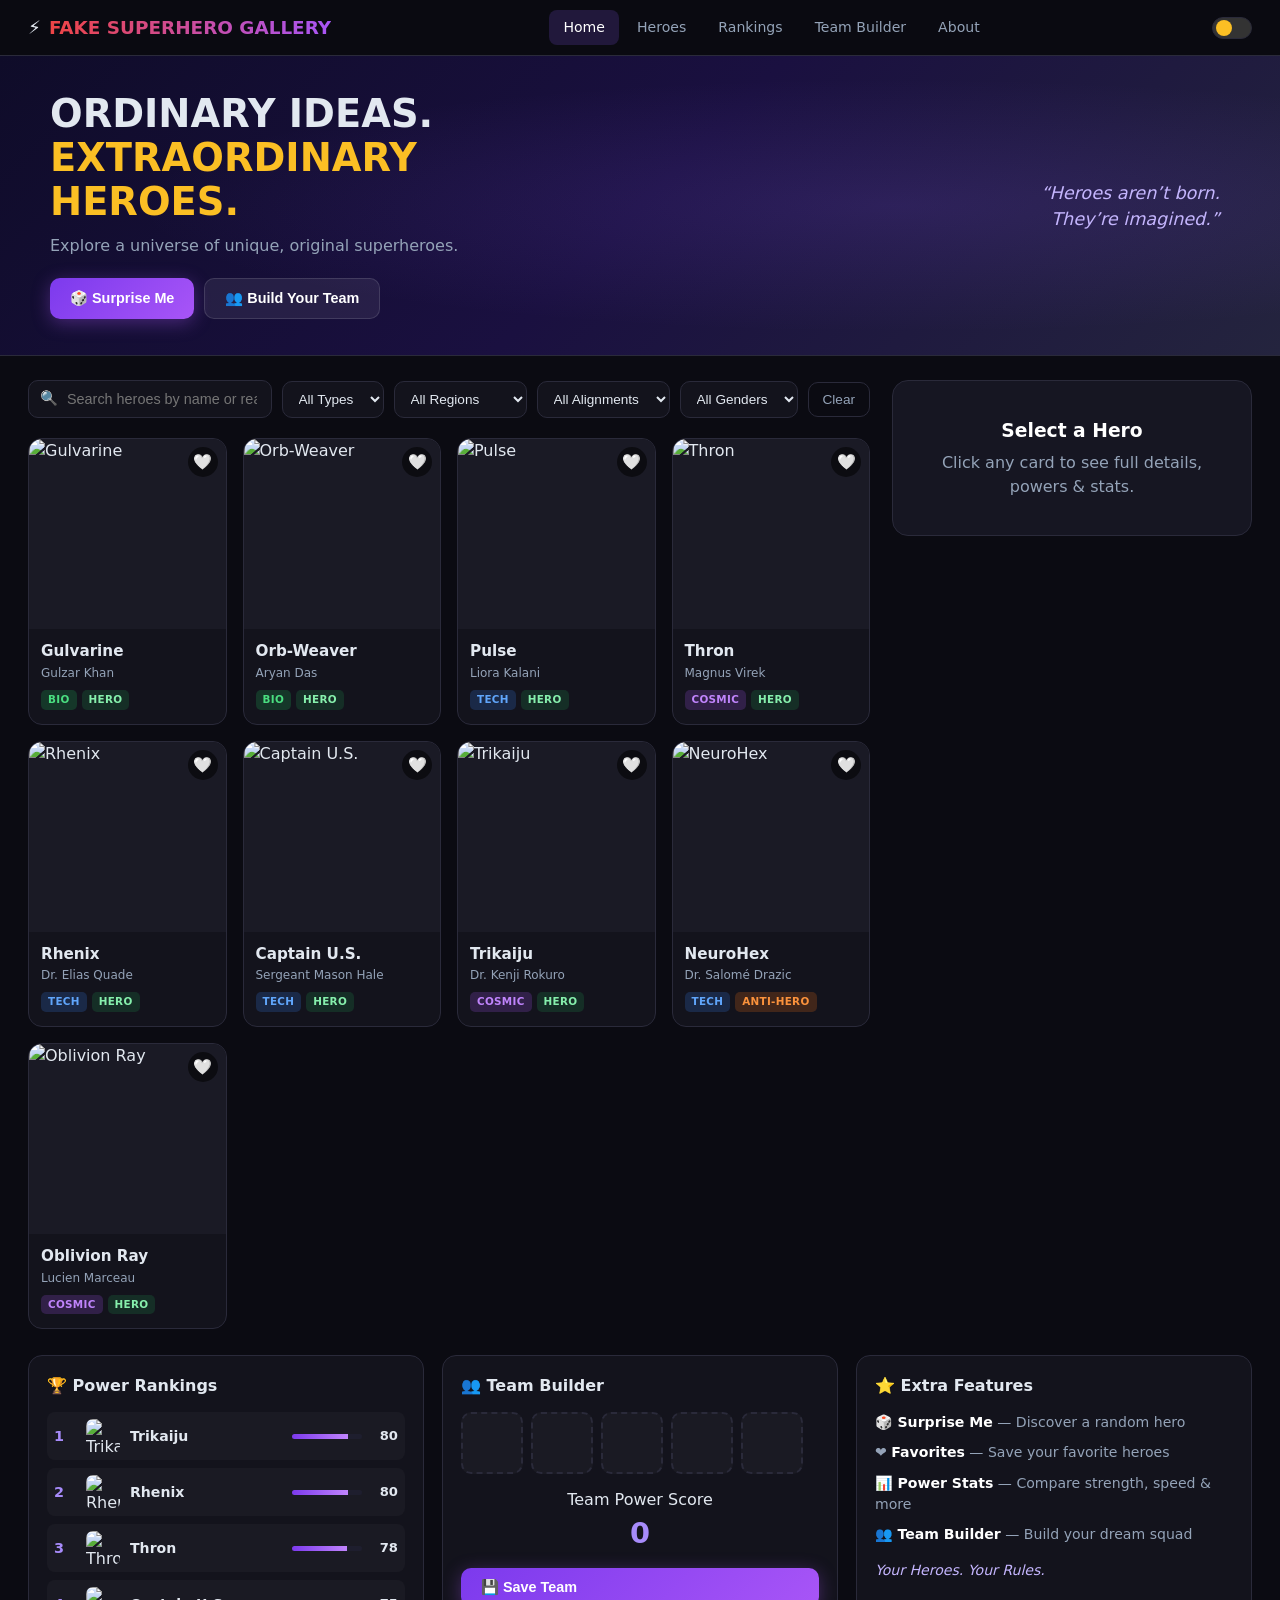
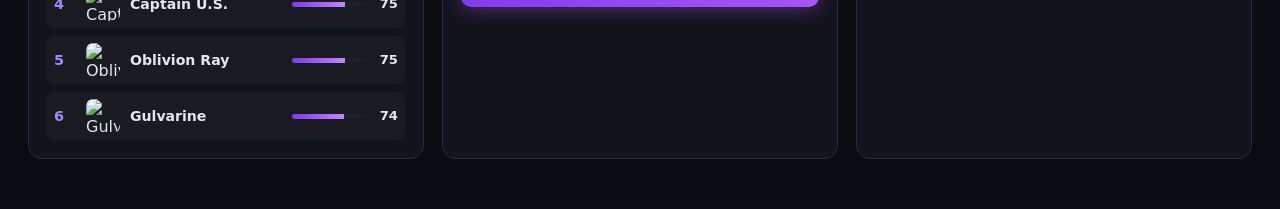
==== commit c4743a57: "Add files via upload" ====
--- a/index.html
+++ b/index.html
@@ -10,22 +10,20 @@
 
   <!-- NAVBAR -->
   <nav class="navbar">
-    <div class="logo">
-      ⚡ <span>FAKE SUPERHERO GALLERY</span>
-    </div>
+    <div class="logo">⚡ <span>FAKE SUPERHERO GALLERY</span></div>
     <div class="nav-links">
       <a href="#" class="active" data-section="home">Home</a>
-      <a href="#" data-section="heroes">Heroes</a>
-      <a href="#" data-section="rankings">Rankings</a>
-      <a href="#" data-section="team">Team Builder</a>
+      <a href="#heroesGrid" data-section="heroes">Heroes</a>
+      <a href="#rankingsSection" data-section="rankings">Rankings</a>
+      <a href="#teamSection" data-section="team">Team Builder</a>
       <a href="#" data-section="about">About</a>
     </div>
     <div class="nav-right">
-      <div class="theme-toggle" title="Theme (visual only)"></div>
+      <div class="theme-toggle" title="Theme"></div>
     </div>
   </nav>
 
-  <!-- HERO BANNER -->
+  <!-- BANNER -->
   <section class="hero-banner">
     <div class="banner-content">
       <h1>ORDINARY IDEAS.<br><span>EXTRAORDINARY HEROES.</span></h1>
@@ -40,10 +38,8 @@
     </div>
   </section>
 
-  <!-- MAIN CONTENT -->
+  <!-- MAIN: Grid + Detail -->
   <div class="main-container">
-
-    <!-- LEFT: Filters + Grid -->
     <div class="left-column">
       <div class="filters-bar">
         <div class="search-box">
@@ -75,33 +71,24 @@
         <button class="btn-clear" id="clearFilters">Clear</button>
       </div>
 
-      <div class="heroes-grid" id="heroesGrid">
-        <!-- Cards injected by JS -->
-      </div>
+      <div class="heroes-grid" id="heroesGrid"></div>
     </div>
 
-    <!-- RIGHT: Detail Panel -->
-    <div id="detailPanel" class="detail-panel">
-      <!-- Filled by JS -->
-    </div>
-
+    <div id="detailPanel" class="detail-panel"></div>
     <div id="emptyPanel" class="empty-panel">
       <h3>Select a Hero</h3>
       <p>Click any card to see full details, powers & stats.</p>
     </div>
+  </div>
 
-    <!-- BOTTOM SECTIONS -->
+  <!-- BOTTOM SECTIONS (never overlapped) -->
+  <div class="bottom-wrapper">
     <div class="bottom-sections">
-
-      <!-- Power Rankings -->
       <div class="section-card" id="rankingsSection">
         <h3>🏆 Power Rankings</h3>
-        <div class="ranking-list" id="rankingList">
-          <!-- filled by JS -->
-        </div>
+        <div class="ranking-list" id="rankingList"></div>
       </div>
 
-      <!-- Team Builder -->
       <div class="section-card" id="teamSection">
         <h3>👥 Team Builder</h3>
         <div class="team-slots" id="teamSlots">
@@ -118,22 +105,20 @@
         <button class="btn btn-primary" style="width:100%" id="saveTeamBtn">💾 Save Team</button>
       </div>
 
-      <!-- Extra Features -->
       <div class="section-card">
         <h3>⭐ Extra Features</h3>
-        <div style="display:flex; flex-direction:column; gap:10px; font-size:0.9rem; color:var(--text-muted)">
+        <div style="display:flex; flex-direction:column; gap:9px; font-size:0.88rem; color:var(--muted)">
           <div>🎲 <strong style="color:white">Surprise Me</strong> — Discover a random hero</div>
           <div>❤️ <strong style="color:white">Favorites</strong> — Save your favorite heroes</div>
           <div>📊 <strong style="color:white">Power Stats</strong> — Compare strength, speed & more</div>
           <div>👥 <strong style="color:white">Team Builder</strong> — Build your dream squad</div>
-          <div style="margin-top:8px; font-style:italic; color:#c4b5fd">Your Heroes. Your Rules.</div>
+          <div style="margin-top:6px; font-style:italic; color:#c4b5fd">Your Heroes. Your Rules.</div>
         </div>
       </div>
-
     </div>
   </div>
 
-  <script src="heroes.js"></script>
+  <script src="data.js"></script>
   <script src="app.js"></script>
 </body>
 </html>
--- a/styles.css
+++ b/styles.css
@@ -1,51 +1,45 @@
 :root {
-  --bg-dark: #0a0a0f;
-  --bg-card: #12121a;
-  --bg-panel: #16161f;
+  --bg: #0b0b12;
+  --card: #13131c;
+  --panel: #161622;
   --border: #2a2a3a;
-  --purple: #a855f7;
-  --purple-glow: #c084fc;
-  --blue: #3b82f6;
+  --purple: #8b5cf6;
+  --purple-light: #a78bfa;
   --text: #e2e8f0;
-  --text-muted: #94a3b8;
-  --accent: #8b5cf6;
-}
-
-* {
-  margin: 0;
-  padding: 0;
-  box-sizing: border-box;
-}
+  --muted: #94a3b8;
+  --yellow: #fbbf24;
+}
+
+* { margin: 0; padding: 0; box-sizing: border-box; }
 
 body {
   font-family: 'Segoe UI', system-ui, -apple-system, sans-serif;
-  background: var(--bg-dark);
+  background: var(--bg);
   color: var(--text);
   min-height: 100vh;
   line-height: 1.5;
 }
 
-/* ========== NAVBAR ========== */
+/* ===== NAVBAR ===== */
 .navbar {
   display: flex;
   align-items: center;
   justify-content: space-between;
-  padding: 12px 28px;
-  background: rgba(10, 10, 15, 0.95);
+  padding: 10px 28px;
+  background: rgba(11,11,18,0.92);
   border-bottom: 1px solid var(--border);
   position: sticky;
   top: 0;
   z-index: 100;
-  backdrop-filter: blur(12px);
+  backdrop-filter: blur(14px);
 }
 
 .logo {
-  display: flex;
-  align-items: center;
-  gap: 10px;
   font-weight: 800;
-  font-size: 1.25rem;
-  letter-spacing: 0.5px;
+  font-size: 1.15rem;
+  display: flex;
+  align-items: center;
+  gap: 8px;
 }
 
 .logo span {
@@ -56,23 +50,23 @@
 
 .nav-links {
   display: flex;
-  gap: 8px;
+  gap: 4px;
 }
 
 .nav-links a {
-  color: var(--text-muted);
+  color: var(--muted);
   text-decoration: none;
-  padding: 8px 14px;
+  padding: 7px 14px;
   border-radius: 8px;
-  font-size: 0.9rem;
+  font-size: 0.88rem;
   font-weight: 500;
-  transition: all 0.2s;
+  transition: 0.2s;
 }
 
 .nav-links a:hover,
 .nav-links a.active {
-  color: white;
-  background: rgba(168, 85, 247, 0.15);
+  color: #fff;
+  background: rgba(139,92,246,0.18);
 }
 
 .nav-right {
@@ -82,8 +76,8 @@
 }
 
 .theme-toggle {
-  width: 42px;
-  height: 24px;
+  width: 40px;
+  height: 22px;
   background: #333;
   border-radius: 20px;
   position: relative;
@@ -94,31 +88,22 @@
 .theme-toggle::after {
   content: '';
   position: absolute;
-  width: 18px;
-  height: 18px;
+  width: 16px;
+  height: 16px;
   background: #fbbf24;
   border-radius: 50%;
   top: 2px;
   left: 3px;
-  transition: 0.3s;
-}
-
-.search-icon {
-  background: none;
-  border: none;
-  color: var(--text-muted);
-  font-size: 1.2rem;
-  cursor: pointer;
-}
-
-/* ========== HERO BANNER ========== */
+}
+
+/* ===== BANNER ===== */
 .hero-banner {
   position: relative;
-  height: 340px;
-  background: linear-gradient(135deg, #0f0c29, #302b63, #24243e);
-  display: flex;
-  align-items: center;
-  padding: 0 60px;
+  height: 300px;
+  background: linear-gradient(135deg, #0f0c29, #1a1040, #24243e);
+  display: flex;
+  align-items: center;
+  padding: 0 50px;
   overflow: hidden;
   border-bottom: 1px solid var(--border);
 }
@@ -127,158 +112,153 @@
   content: '';
   position: absolute;
   inset: 0;
-  background: url('https://images.unsplash.com/photo-1451187580459-43490279c0fa?w=1400') center/cover;
-  opacity: 0.25;
+  background: radial-gradient(ellipse at 70% 50%, rgba(139,92,246,0.15), transparent 60%);
 }
 
 .banner-content {
   position: relative;
   z-index: 2;
-  max-width: 560px;
+  max-width: 520px;
 }
 
 .banner-content h1 {
-  font-size: 2.6rem;
+  font-size: 2.4rem;
   font-weight: 800;
   line-height: 1.15;
-  margin-bottom: 12px;
+  margin-bottom: 10px;
 }
 
 .banner-content h1 span {
-  color: #fbbf24;
+  color: var(--yellow);
 }
 
 .banner-content p {
-  color: var(--text-muted);
-  font-size: 1.05rem;
-  margin-bottom: 24px;
+  color: var(--muted);
+  margin-bottom: 20px;
+  font-size: 1rem;
 }
 
 .banner-quote {
   position: absolute;
-  right: 80px;
+  right: 60px;
   top: 50%;
   transform: translateY(-50%);
-  max-width: 280px;
+  max-width: 240px;
   text-align: right;
   font-style: italic;
   color: #c4b5fd;
-  font-size: 1.15rem;
+  font-size: 1.1rem;
   z-index: 2;
 }
 
 .banner-buttons {
   display: flex;
-  gap: 12px;
+  gap: 10px;
 }
 
 .btn {
-  padding: 12px 22px;
+  padding: 11px 20px;
   border-radius: 10px;
   font-weight: 600;
-  font-size: 0.95rem;
+  font-size: 0.9rem;
   cursor: pointer;
   border: none;
-  transition: all 0.2s;
+  transition: 0.2s;
   display: inline-flex;
   align-items: center;
-  gap: 8px;
+  gap: 7px;
 }
 
 .btn-primary {
   background: linear-gradient(135deg, #7c3aed, #a855f7);
   color: white;
-  box-shadow: 0 4px 20px rgba(168, 85, 247, 0.4);
+  box-shadow: 0 4px 18px rgba(168,85,247,0.35);
 }
 
 .btn-primary:hover {
   transform: translateY(-2px);
-  box-shadow: 0 6px 25px rgba(168, 85, 247, 0.55);
+  box-shadow: 0 6px 22px rgba(168,85,247,0.5);
 }
 
 .btn-secondary {
-  background: rgba(255,255,255,0.08);
+  background: rgba(255,255,255,0.07);
   color: white;
-  border: 1px solid rgba(255,255,255,0.15);
+  border: 1px solid rgba(255,255,255,0.12);
 }
 
 .btn-secondary:hover {
   background: rgba(255,255,255,0.12);
 }
 
-/* ========== MAIN LAYOUT ========== */
+/* ===== MAIN LAYOUT ===== */
 .main-container {
   display: grid;
-  grid-template-columns: 1fr 380px;
-  gap: 24px;
-  padding: 28px;
-  max-width: 1500px;
+  grid-template-columns: 1fr 360px;
+  gap: 22px;
+  padding: 24px 28px 10px;
+  max-width: 1480px;
   margin: 0 auto;
-}
-
-/* ========== FILTERS ========== */
+  align-items: start;
+}
+
+.left-column { min-width: 0; }
+
+/* ===== FILTERS ===== */
 .filters-bar {
   display: flex;
   flex-wrap: wrap;
-  gap: 12px;
-  margin-bottom: 24px;
+  gap: 10px;
+  margin-bottom: 20px;
   align-items: center;
 }
 
 .search-box {
   flex: 1;
-  min-width: 220px;
+  min-width: 200px;
   position: relative;
 }
 
 .search-box input {
   width: 100%;
-  padding: 11px 16px 11px 42px;
-  background: var(--bg-card);
+  padding: 10px 14px 10px 38px;
+  background: var(--card);
   border: 1px solid var(--border);
   border-radius: 10px;
   color: white;
-  font-size: 0.95rem;
+  font-size: 0.9rem;
   outline: none;
-  transition: border 0.2s;
-}
-
-.search-box input:focus {
-  border-color: var(--purple);
-}
+}
+
+.search-box input:focus { border-color: var(--purple); }
 
 .search-box::before {
   content: '🔍';
   position: absolute;
-  left: 14px;
+  left: 12px;
   top: 50%;
   transform: translateY(-50%);
-  font-size: 0.95rem;
+  font-size: 0.9rem;
 }
 
 .filter-select {
-  padding: 10px 14px;
-  background: var(--bg-card);
+  padding: 9px 12px;
+  background: var(--card);
   border: 1px solid var(--border);
   border-radius: 10px;
   color: var(--text);
-  font-size: 0.9rem;
+  font-size: 0.85rem;
   cursor: pointer;
   outline: none;
 }
 
-.filter-select:focus {
-  border-color: var(--purple);
-}
-
 .btn-clear {
-  padding: 10px 16px;
+  padding: 9px 14px;
   background: transparent;
   border: 1px solid var(--border);
-  color: var(--text-muted);
+  color: var(--muted);
   border-radius: 10px;
   cursor: pointer;
-  font-size: 0.9rem;
+  font-size: 0.85rem;
 }
 
 .btn-clear:hover {
@@ -286,27 +266,29 @@
   color: #ef4444;
 }
 
-/* ========== HERO GRID ========== */
+/* ===== HERO GRID ===== */
 .heroes-grid {
   display: grid;
-  grid-template-columns: repeat(auto-fill, minmax(180px, 1fr));
-  gap: 18px;
+  grid-template-columns: repeat(auto-fill, minmax(165px, 1fr));
+  gap: 16px;
 }
 
 .hero-card {
-  background: var(--bg-card);
+  background: var(--card);
   border-radius: 14px;
   overflow: hidden;
   border: 1px solid var(--border);
   cursor: pointer;
   transition: all 0.25s;
   position: relative;
+  display: flex;
+  flex-direction: column;
 }
 
 .hero-card:hover {
-  transform: translateY(-6px);
+  transform: translateY(-5px);
   border-color: var(--purple);
-  box-shadow: 0 12px 30px rgba(168, 85, 247, 0.2);
+  box-shadow: 0 10px 28px rgba(139,92,246,0.18);
 }
 
 .hero-card.active {
@@ -316,186 +298,178 @@
 
 .hero-card img {
   width: 100%;
-  height: 200px;
+  height: 190px;
   object-fit: cover;
+  object-position: top center;
   display: block;
+  background: #1a1a25;
 }
 
 .card-body {
-  padding: 12px 14px 16px;
+  padding: 11px 12px 14px;
 }
 
 .card-name {
   font-weight: 700;
-  font-size: 1rem;
-  margin-bottom: 2px;
+  font-size: 0.95rem;
+  margin-bottom: 1px;
 }
 
 .card-real {
-  font-size: 0.8rem;
-  color: var(--text-muted);
-  margin-bottom: 10px;
+  font-size: 0.75rem;
+  color: var(--muted);
+  margin-bottom: 8px;
 }
 
 .card-tags {
   display: flex;
   flex-wrap: wrap;
-  gap: 6px;
+  gap: 5px;
 }
 
 .tag {
-  font-size: 0.7rem;
-  padding: 3px 8px;
-  border-radius: 6px;
+  font-size: 0.65rem;
+  padding: 2px 7px;
+  border-radius: 5px;
   font-weight: 600;
   text-transform: uppercase;
   letter-spacing: 0.3px;
 }
 
-.tag-tech { background: rgba(59, 130, 246, 0.2); color: #60a5fa; }
-.tag-bio { background: rgba(34, 197, 94, 0.2); color: #4ade80; }
-.tag-cosmic { background: rgba(168, 85, 247, 0.2); color: #c084fc; }
-.tag-magic { background: rgba(236, 72, 153, 0.2); color: #f472b6; }
-.tag-hero { background: rgba(34, 197, 94, 0.15); color: #86efac; }
-.tag-anti { background: rgba(249, 115, 22, 0.2); color: #fb923c; }
+.tag-tech { background: rgba(59,130,246,0.2); color: #60a5fa; }
+.tag-bio { background: rgba(34,197,94,0.2); color: #4ade80; }
+.tag-cosmic { background: rgba(168,85,247,0.2); color: #c084fc; }
+.tag-magic { background: rgba(236,72,153,0.2); color: #f472b6; }
+.tag-hero { background: rgba(34,197,94,0.15); color: #86efac; }
+.tag-anti { background: rgba(249,115,22,0.2); color: #fb923c; }
 
 .heart-btn {
+  position: absolute;
+  top: 8px;
+  right: 8px;
+  background: rgba(0,0,0,0.55);
+  border: none;
+  width: 30px;
+  height: 30px;
+  border-radius: 50%;
+  color: #fff;
+  font-size: 0.95rem;
+  cursor: pointer;
+  display: flex;
+  align-items: center;
+  justify-content: center;
+}
+
+.heart-btn.liked { color: #ef4444; }
+
+/* ===== DETAIL PANEL ===== */
+.detail-panel {
+  background: var(--panel);
+  border-radius: 16px;
+  border: 1px solid var(--border);
+  overflow: hidden;
+  position: sticky;
+  top: 70px;
+  max-height: calc(100vh - 90px);
+  overflow-y: auto;
+  display: none;
+}
+
+.detail-panel.visible { display: block; }
+
+.detail-header {
+  position: relative;
+}
+
+.detail-header img {
+  width: 100%;
+  height: 240px;
+  object-fit: cover;
+  object-position: top center;
+  background: #1a1a25;
+}
+
+.detail-close {
   position: absolute;
   top: 10px;
   right: 10px;
-  background: rgba(0,0,0,0.5);
+  background: rgba(0,0,0,0.65);
   border: none;
+  color: white;
   width: 32px;
   height: 32px;
   border-radius: 50%;
-  color: #fff;
-  font-size: 1rem;
+  font-size: 1.15rem;
   cursor: pointer;
-  display: flex;
-  align-items: center;
-  justify-content: center;
-  transition: 0.2s;
-}
-
-.heart-btn.liked {
-  color: #ef4444;
-}
-
-/* ========== DETAIL PANEL ========== */
-.detail-panel {
-  background: var(--bg-panel);
-  border-radius: 16px;
-  border: 1px solid var(--border);
-  padding: 0;
-  position: sticky;
-  top: 80px;
-  max-height: calc(100vh - 100px);
-  overflow-y: auto;
-  display: none;
-}
-
-.detail-panel.visible {
-  display: block;
-}
-
-.detail-header {
-  position: relative;
-}
-
-.detail-header img {
-  width: 100%;
-  height: 260px;
-  object-fit: cover;
-  border-radius: 16px 16px 0 0;
-}
-
-.detail-close {
-  position: absolute;
-  top: 12px;
-  right: 12px;
-  background: rgba(0,0,0,0.6);
-  border: none;
-  color: white;
-  width: 34px;
-  height: 34px;
-  border-radius: 50%;
-  font-size: 1.2rem;
-  cursor: pointer;
-}
-
-.detail-body {
-  padding: 20px;
-}
+  z-index: 5;
+}
+
+.detail-body { padding: 18px; }
 
 .detail-name {
-  font-size: 1.5rem;
+  font-size: 1.35rem;
   font-weight: 800;
-  margin-bottom: 4px;
+  margin-bottom: 3px;
+}
+
+.detail-name span {
+  font-size: 0.85rem;
+  color: var(--purple-light);
+  font-weight: 500;
 }
 
 .detail-tags {
   display: flex;
-  gap: 8px;
-  margin-bottom: 16px;
+  gap: 7px;
+  margin-bottom: 14px;
 }
 
 .detail-info {
   display: grid;
+  gap: 6px;
+  margin-bottom: 14px;
+  font-size: 0.88rem;
+}
+
+.detail-info strong {
+  color: var(--muted);
+  font-weight: 500;
+  min-width: 85px;
+  display: inline-block;
+}
+
+.detail-bio {
+  color: var(--muted);
+  font-size: 0.88rem;
+  margin-bottom: 16px;
+  line-height: 1.55;
+}
+
+.stats-section { margin-bottom: 16px; }
+
+.stats-section h4 {
+  font-size: 0.9rem;
+  margin-bottom: 10px;
+  color: var(--purple-light);
+}
+
+.stat-bars { display: grid; gap: 7px; }
+
+.stat-row {
+  display: flex;
+  align-items: center;
   gap: 8px;
-  margin-bottom: 18px;
-  font-size: 0.9rem;
-}
-
-.detail-info strong {
-  color: var(--text-muted);
-  font-weight: 500;
-  min-width: 90px;
-  display: inline-block;
-}
-
-.detail-bio {
-  color: var(--text-muted);
-  font-size: 0.9rem;
-  margin-bottom: 20px;
-  line-height: 1.6;
-}
-
-.stats-section {
-  margin-bottom: 20px;
-}
-
-.stats-section h4 {
-  font-size: 0.95rem;
-  margin-bottom: 12px;
-  color: var(--purple-glow);
-}
-
-.radar-container {
-  display: flex;
-  justify-content: center;
-  margin-bottom: 12px;
-}
-
-.stat-bars {
-  display: grid;
-  gap: 8px;
-}
-
-.stat-row {
-  display: flex;
-  align-items: center;
-  gap: 10px;
-  font-size: 0.82rem;
+  font-size: 0.8rem;
 }
 
 .stat-label {
-  width: 80px;
-  color: var(--text-muted);
+  width: 75px;
+  color: var(--muted);
 }
 
 .stat-bar-bg {
   flex: 1;
-  height: 8px;
+  height: 7px;
   background: #1e1e2e;
   border-radius: 4px;
   overflow: hidden;
@@ -508,7 +482,7 @@
 }
 
 .stat-value {
-  width: 28px;
+  width: 26px;
   text-align: right;
   font-weight: 600;
 }
@@ -516,118 +490,124 @@
 .powers-list {
   display: flex;
   flex-wrap: wrap;
-  gap: 8px;
-  margin-bottom: 20px;
+  gap: 7px;
+  margin-bottom: 16px;
 }
 
 .power-chip {
-  background: rgba(168, 85, 247, 0.12);
-  border: 1px solid rgba(168, 85, 247, 0.3);
+  background: rgba(139,92,246,0.12);
+  border: 1px solid rgba(139,92,246,0.28);
   color: #c4b5fd;
-  padding: 5px 12px;
-  border-radius: 20px;
-  font-size: 0.8rem;
+  padding: 4px 11px;
+  border-radius: 16px;
+  font-size: 0.78rem;
 }
 
 .detail-quote {
   font-style: italic;
   color: #c4b5fd;
   border-left: 3px solid var(--purple);
-  padding-left: 14px;
-  margin-bottom: 20px;
-  font-size: 0.95rem;
+  padding-left: 12px;
+  margin-bottom: 16px;
+  font-size: 0.9rem;
 }
 
 .detail-actions {
   display: flex;
-  gap: 10px;
+  gap: 8px;
 }
 
 .detail-actions .btn {
   flex: 1;
   justify-content: center;
-  padding: 11px;
-  font-size: 0.9rem;
-}
-
-/* ========== EMPTY STATE ========== */
+  padding: 10px;
+  font-size: 0.85rem;
+}
+
+/* Empty state */
 .empty-panel {
-  background: var(--bg-panel);
+  background: var(--panel);
   border-radius: 16px;
   border: 1px solid var(--border);
-  padding: 40px 24px;
+  padding: 36px 20px;
   text-align: center;
-  color: var(--text-muted);
+  color: var(--muted);
   position: sticky;
-  top: 80px;
+  top: 70px;
 }
 
 .empty-panel h3 {
   color: white;
-  margin-bottom: 8px;
-}
-
-/* ========== BOTTOM SECTIONS ========== */
+  margin-bottom: 6px;
+}
+
+/* ===== BOTTOM SECTIONS ===== */
+.bottom-wrapper {
+  max-width: 1480px;
+  margin: 0 auto;
+  padding: 16px 28px 50px;
+}
+
 .bottom-sections {
-  grid-column: 1 / -1;
   display: grid;
-  grid-template-columns: repeat(auto-fit, minmax(280px, 1fr));
-  gap: 20px;
-  margin-top: 10px;
+  grid-template-columns: repeat(auto-fit, minmax(260px, 1fr));
+  gap: 18px;
 }
 
 .section-card {
-  background: var(--bg-card);
+  background: var(--card);
   border: 1px solid var(--border);
   border-radius: 14px;
-  padding: 20px;
+  padding: 18px;
 }
 
 .section-card h3 {
-  font-size: 1.05rem;
-  margin-bottom: 16px;
-  display: flex;
-  align-items: center;
+  font-size: 1rem;
+  margin-bottom: 14px;
+  display: flex;
+  align-items: center;
+  gap: 7px;
+}
+
+/* Rankings */
+.ranking-list {
+  display: flex;
+  flex-direction: column;
   gap: 8px;
 }
 
-.ranking-list {
-  display: flex;
-  flex-direction: column;
+.rank-item {
+  display: flex;
+  align-items: center;
   gap: 10px;
-}
-
-.rank-item {
-  display: flex;
-  align-items: center;
-  gap: 12px;
-  padding: 8px;
+  padding: 7px;
   border-radius: 8px;
   background: rgba(255,255,255,0.03);
 }
 
 .rank-num {
   font-weight: 800;
-  width: 24px;
-  color: var(--purple-glow);
+  width: 22px;
+  color: var(--purple-light);
+  font-size: 0.9rem;
 }
 
 .rank-item img {
-  width: 36px;
-  height: 36px;
-  border-radius: 8px;
+  width: 34px;
+  height: 34px;
+  border-radius: 7px;
   object-fit: cover;
 }
 
 .rank-name {
   flex: 1;
-  font-size: 0.9rem;
+  font-size: 0.88rem;
   font-weight: 600;
 }
 
 .rank-bar {
-  width: 80px;
-  height: 6px;
+  width: 70px;
+  height: 5px;
   background: #1e1e2e;
   border-radius: 3px;
   overflow: hidden;
@@ -639,25 +619,25 @@
 }
 
 .rank-score {
-  font-size: 0.85rem;
+  font-size: 0.82rem;
   font-weight: 700;
-  width: 28px;
+  width: 26px;
   text-align: right;
 }
 
-/* Team Builder */
+/* Team */
 .team-slots {
   display: flex;
-  gap: 10px;
-  margin-bottom: 16px;
+  gap: 8px;
+  margin-bottom: 14px;
   flex-wrap: wrap;
 }
 
 .team-slot {
-  width: 70px;
-  height: 70px;
+  width: 62px;
+  height: 62px;
   border: 2px dashed var(--border);
-  border-radius: 12px;
+  border-radius: 10px;
   display: flex;
   align-items: center;
   justify-content: center;
@@ -679,17 +659,15 @@
   background: #ef4444;
   border: none;
   color: white;
-  width: 18px;
-  height: 18px;
+  width: 16px;
+  height: 16px;
   border-radius: 50%;
-  font-size: 0.7rem;
+  font-size: 0.65rem;
   cursor: pointer;
   display: none;
 }
 
-.team-slot.has-hero .remove {
-  display: block;
-}
+.team-slot.has-hero .remove { display: block; }
 
 .team-power {
   text-align: center;
@@ -697,12 +675,12 @@
 }
 
 .team-power-score {
-  font-size: 2rem;
+  font-size: 1.8rem;
   font-weight: 800;
-  color: var(--purple-glow);
-}
-
-/* ========== RESPONSIVE ========== */
+  color: var(--purple-light);
+}
+
+/* Responsive */
 @media (max-width: 1100px) {
   .main-container {
     grid-template-columns: 1fr;
@@ -712,32 +690,17 @@
     top: 0;
     max-height: none;
   }
-  .banner-quote {
-    display: none;
+  .banner-quote { display: none; }
+}
+
+@media (max-width: 700px) {
+  .navbar { flex-wrap: wrap; gap: 8px; }
+  .nav-links { order: 3; width: 100%; overflow-x: auto; }
+  .hero-banner { height: auto; padding: 36px 20px; }
+  .banner-content h1 { font-size: 1.7rem; }
+  .main-container { padding: 16px; }
+  .bottom-wrapper { padding: 10px 16px 40px; }
+  .heroes-grid {
+    grid-template-columns: repeat(auto-fill, minmax(140px, 1fr));
   }
 }
-
-@media (max-width: 700px) {
-  .navbar {
-    flex-wrap: wrap;
-    gap: 10px;
-  }
-  .nav-links {
-    order: 3;
-    width: 100%;
-    overflow-x: auto;
-  }
-  .hero-banner {
-    height: auto;
-    padding: 40px 24px;
-  }
-  .banner-content h1 {
-    font-size: 1.8rem;
-  }
-  .main-container {
-    padding: 16px;
-  }
-  .heroes-grid {
-    grid-template-columns: repeat(auto-fill, minmax(150px, 1fr));
-  }
-}
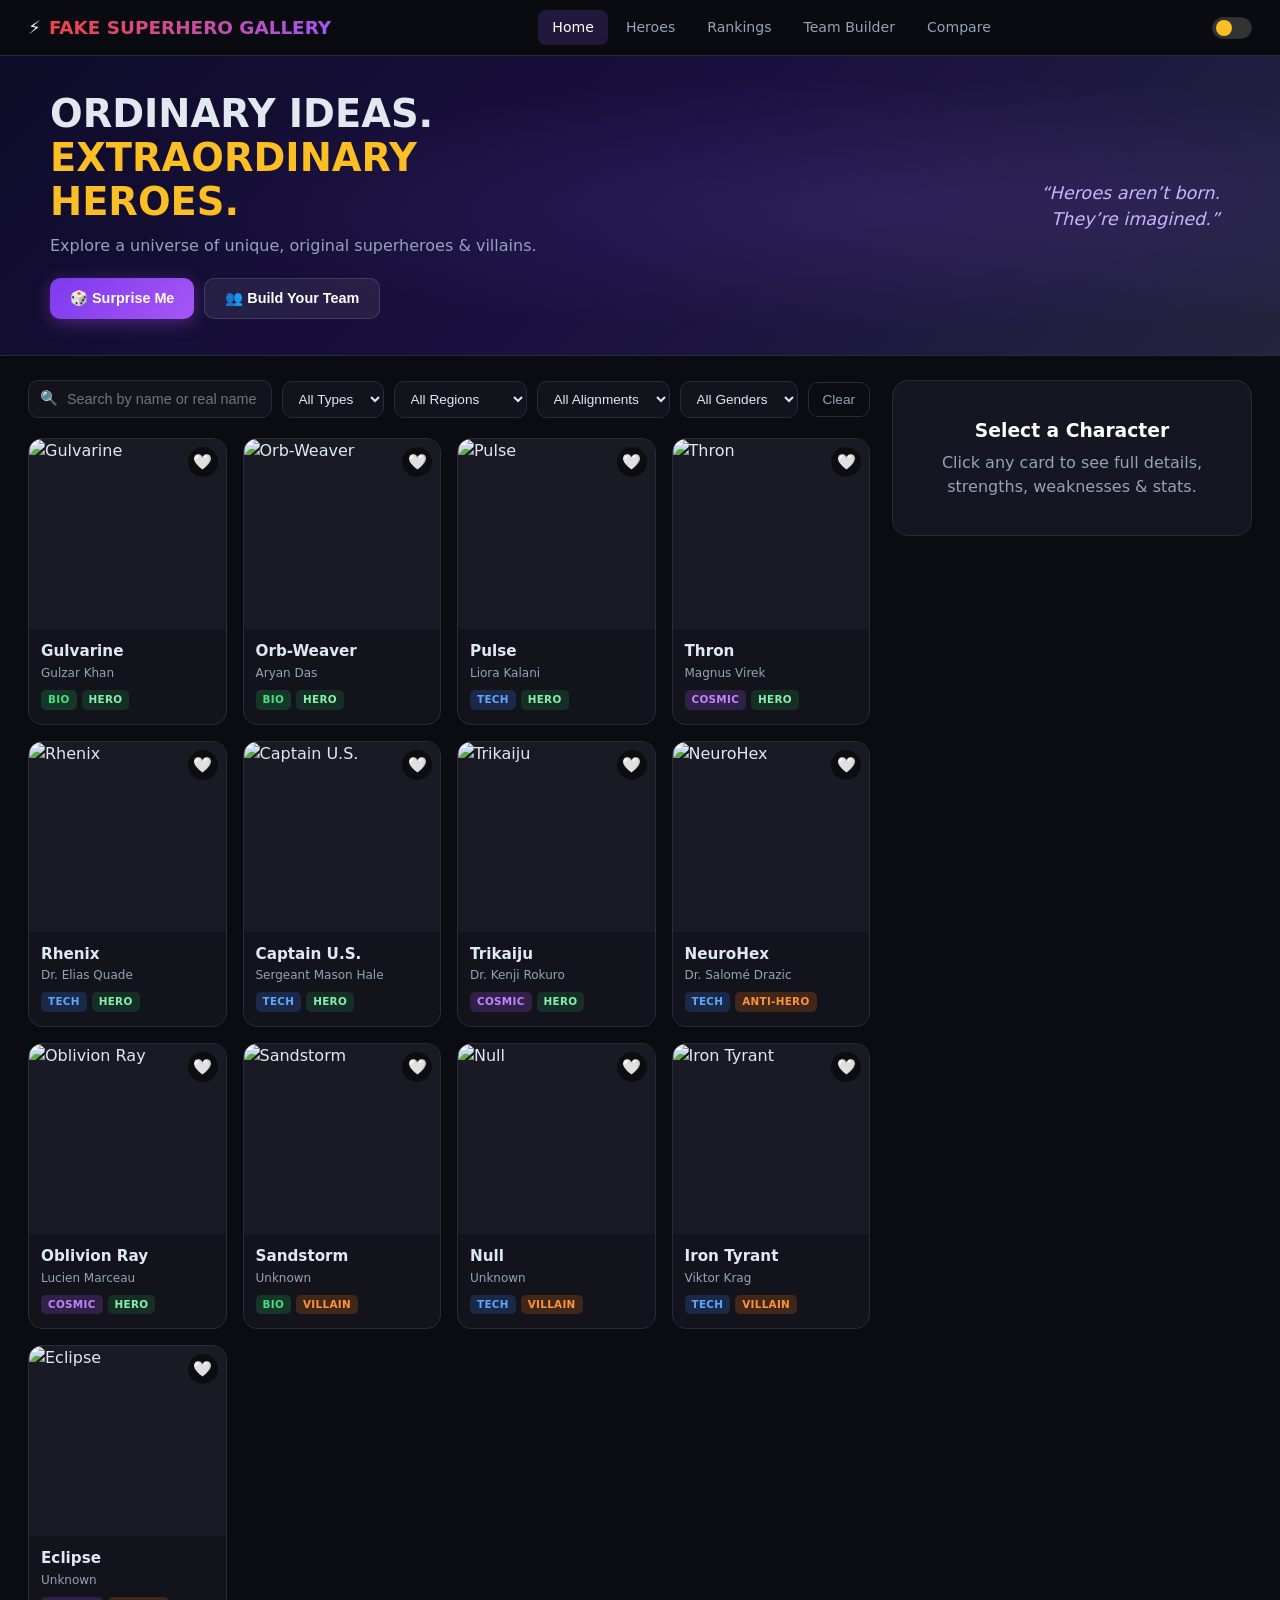
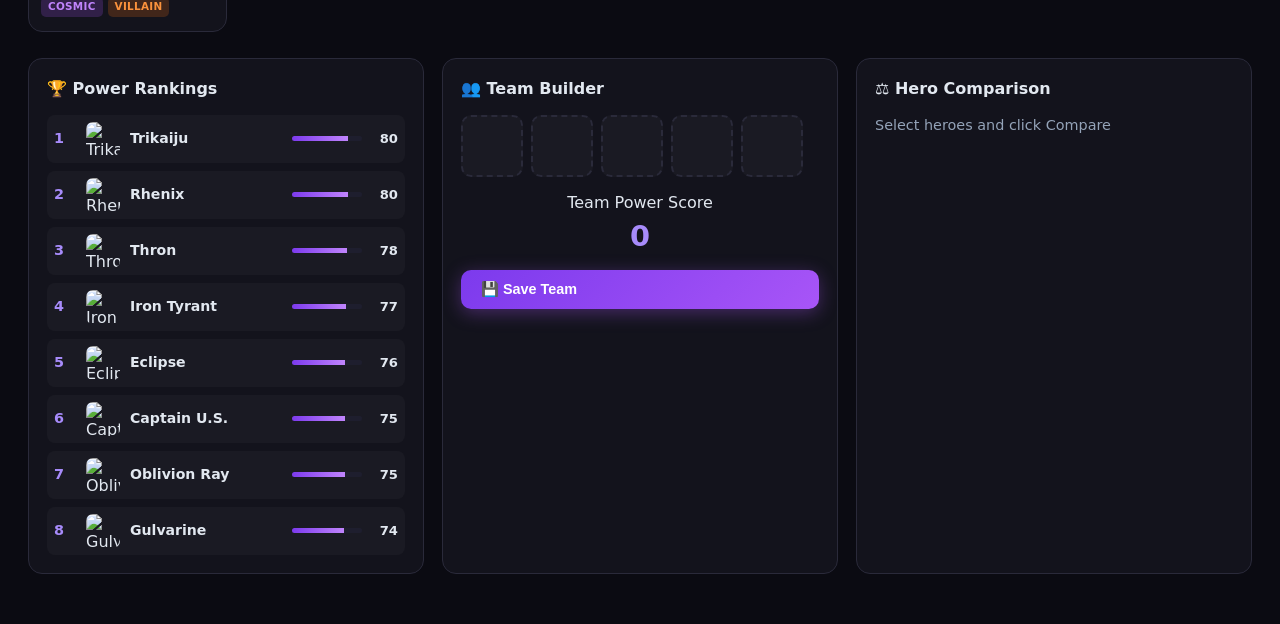
==== commit daeef5a7: "Add files via upload" ====
--- a/index.html
+++ b/index.html
@@ -8,42 +8,37 @@
 </head>
 <body>
 
-  <!-- NAVBAR -->
   <nav class="navbar">
     <div class="logo">⚡ <span>FAKE SUPERHERO GALLERY</span></div>
     <div class="nav-links">
-      <a href="#" class="active" data-section="home">Home</a>
-      <a href="#heroesGrid" data-section="heroes">Heroes</a>
-      <a href="#rankingsSection" data-section="rankings">Rankings</a>
-      <a href="#teamSection" data-section="team">Team Builder</a>
-      <a href="#" data-section="about">About</a>
+      <a href="#" class="active">Home</a>
+      <a href="#heroesGrid">Heroes</a>
+      <a href="#rankingsSection">Rankings</a>
+      <a href="#teamSection">Team Builder</a>
+      <a href="#compareSection">Compare</a>
     </div>
     <div class="nav-right">
-      <div class="theme-toggle" title="Theme"></div>
+      <div class="theme-toggle"></div>
     </div>
   </nav>
 
-  <!-- BANNER -->
   <section class="hero-banner">
     <div class="banner-content">
       <h1>ORDINARY IDEAS.<br><span>EXTRAORDINARY HEROES.</span></h1>
-      <p>Explore a universe of unique, original superheroes.</p>
+      <p>Explore a universe of unique, original superheroes & villains.</p>
       <div class="banner-buttons">
         <button class="btn btn-primary" id="surpriseBtn">🎲 Surprise Me</button>
         <button class="btn btn-secondary" id="buildTeamBtn">👥 Build Your Team</button>
       </div>
     </div>
-    <div class="banner-quote">
-      “Heroes aren’t born.<br>They’re imagined.”
-    </div>
+    <div class="banner-quote">“Heroes aren’t born.<br>They’re imagined.”</div>
   </section>
 
-  <!-- MAIN: Grid + Detail -->
   <div class="main-container">
     <div class="left-column">
       <div class="filters-bar">
         <div class="search-box">
-          <input type="text" id="searchInput" placeholder="Search heroes by name or real name...">
+          <input type="text" id="searchInput" placeholder="Search by name or real name...">
         </div>
         <select class="filter-select" id="typeFilter">
           <option value="all">All Types</option>
@@ -62,6 +57,7 @@
           <option value="all">All Alignments</option>
           <option value="Hero">Hero</option>
           <option value="Anti-hero">Anti-hero</option>
+          <option value="Villain">Villain</option>
         </select>
         <select class="filter-select" id="genderFilter">
           <option value="all">All Genders</option>
@@ -70,18 +66,16 @@
         </select>
         <button class="btn-clear" id="clearFilters">Clear</button>
       </div>
-
       <div class="heroes-grid" id="heroesGrid"></div>
     </div>
 
     <div id="detailPanel" class="detail-panel"></div>
     <div id="emptyPanel" class="empty-panel">
-      <h3>Select a Hero</h3>
-      <p>Click any card to see full details, powers & stats.</p>
+      <h3>Select a Character</h3>
+      <p>Click any card to see full details, strengths, weaknesses & stats.</p>
     </div>
   </div>
 
-  <!-- BOTTOM SECTIONS (never overlapped) -->
   <div class="bottom-wrapper">
     <div class="bottom-sections">
       <div class="section-card" id="rankingsSection">
@@ -105,14 +99,10 @@
         <button class="btn btn-primary" style="width:100%" id="saveTeamBtn">💾 Save Team</button>
       </div>
 
-      <div class="section-card">
-        <h3>⭐ Extra Features</h3>
-        <div style="display:flex; flex-direction:column; gap:9px; font-size:0.88rem; color:var(--muted)">
-          <div>🎲 <strong style="color:white">Surprise Me</strong> — Discover a random hero</div>
-          <div>❤️ <strong style="color:white">Favorites</strong> — Save your favorite heroes</div>
-          <div>📊 <strong style="color:white">Power Stats</strong> — Compare strength, speed & more</div>
-          <div>👥 <strong style="color:white">Team Builder</strong> — Build your dream squad</div>
-          <div style="margin-top:6px; font-style:italic; color:#c4b5fd">Your Heroes. Your Rules.</div>
+      <div class="section-card" id="compareSection">
+        <h3>⚖️ Hero Comparison</h3>
+        <div id="compareBox">
+          <p style="color:#94a3b8; font-size:0.9rem;">Select heroes and click Compare</p>
         </div>
       </div>
     </div>
